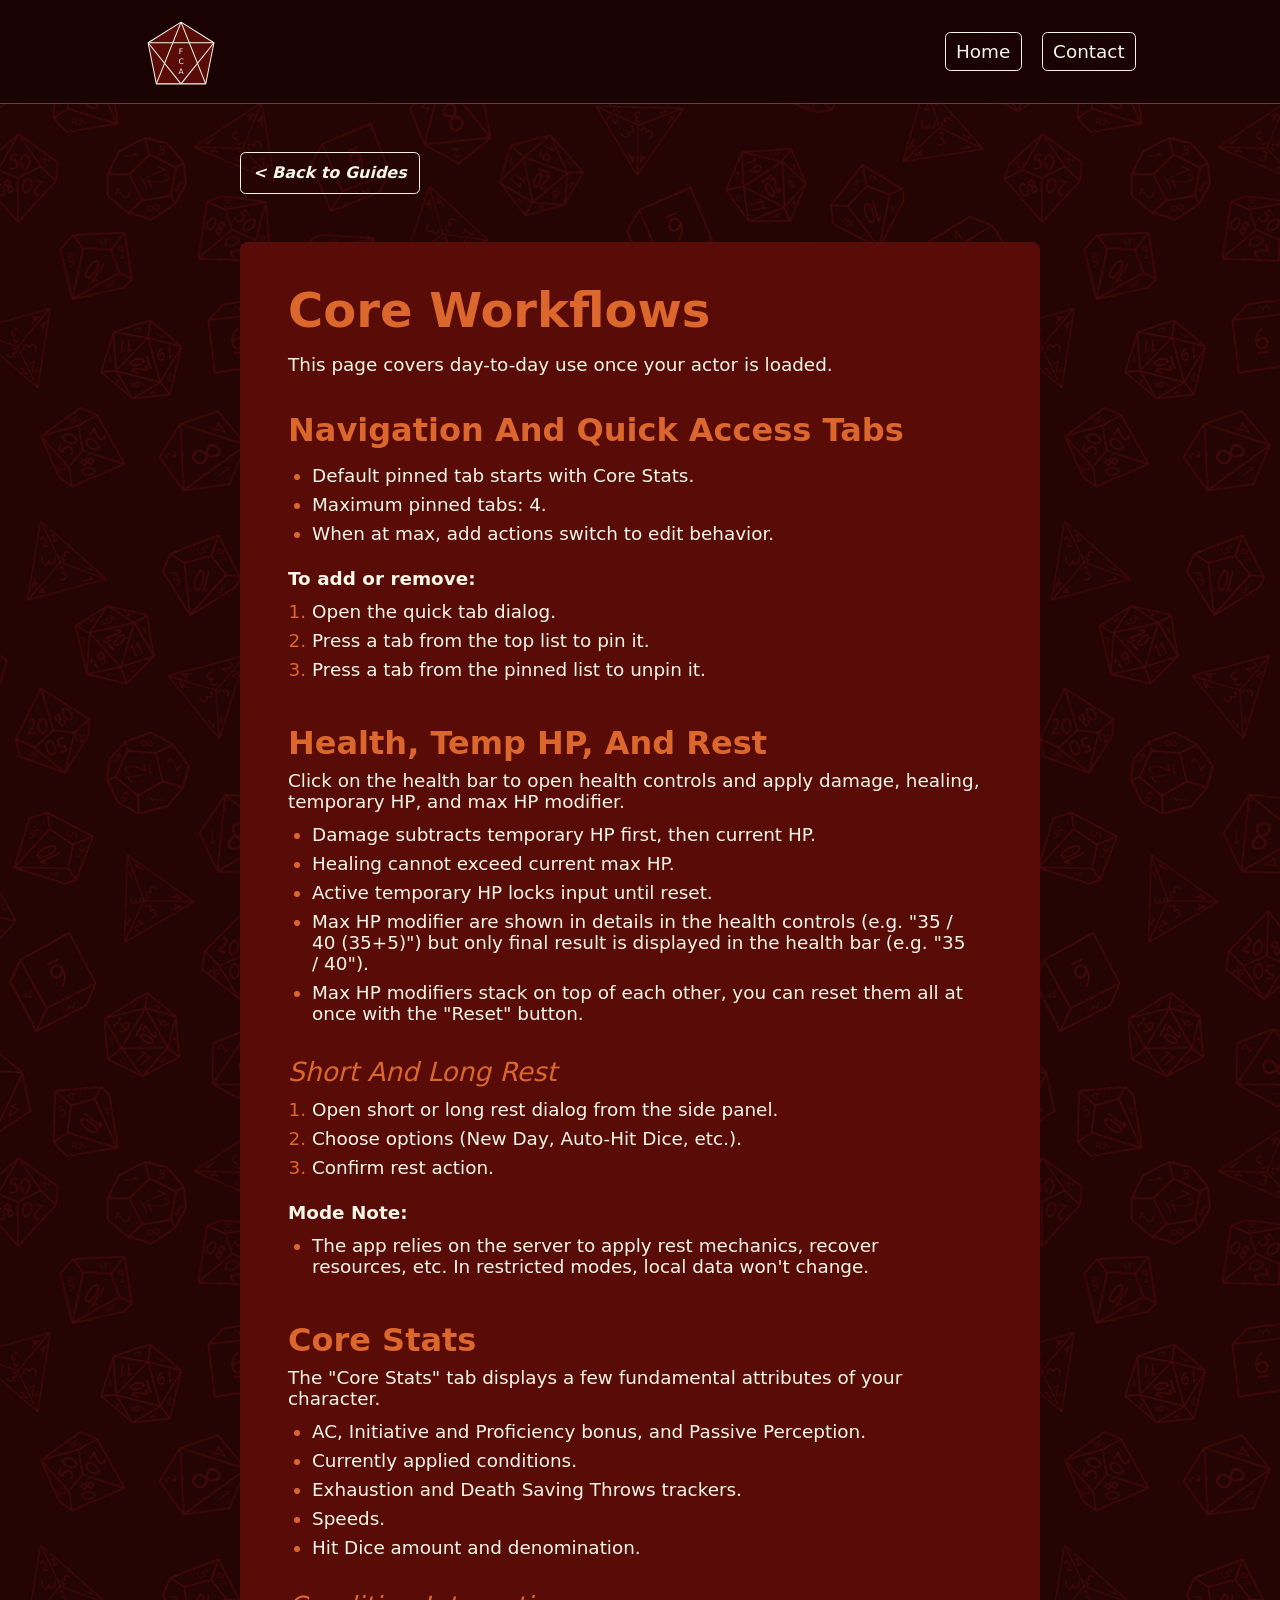
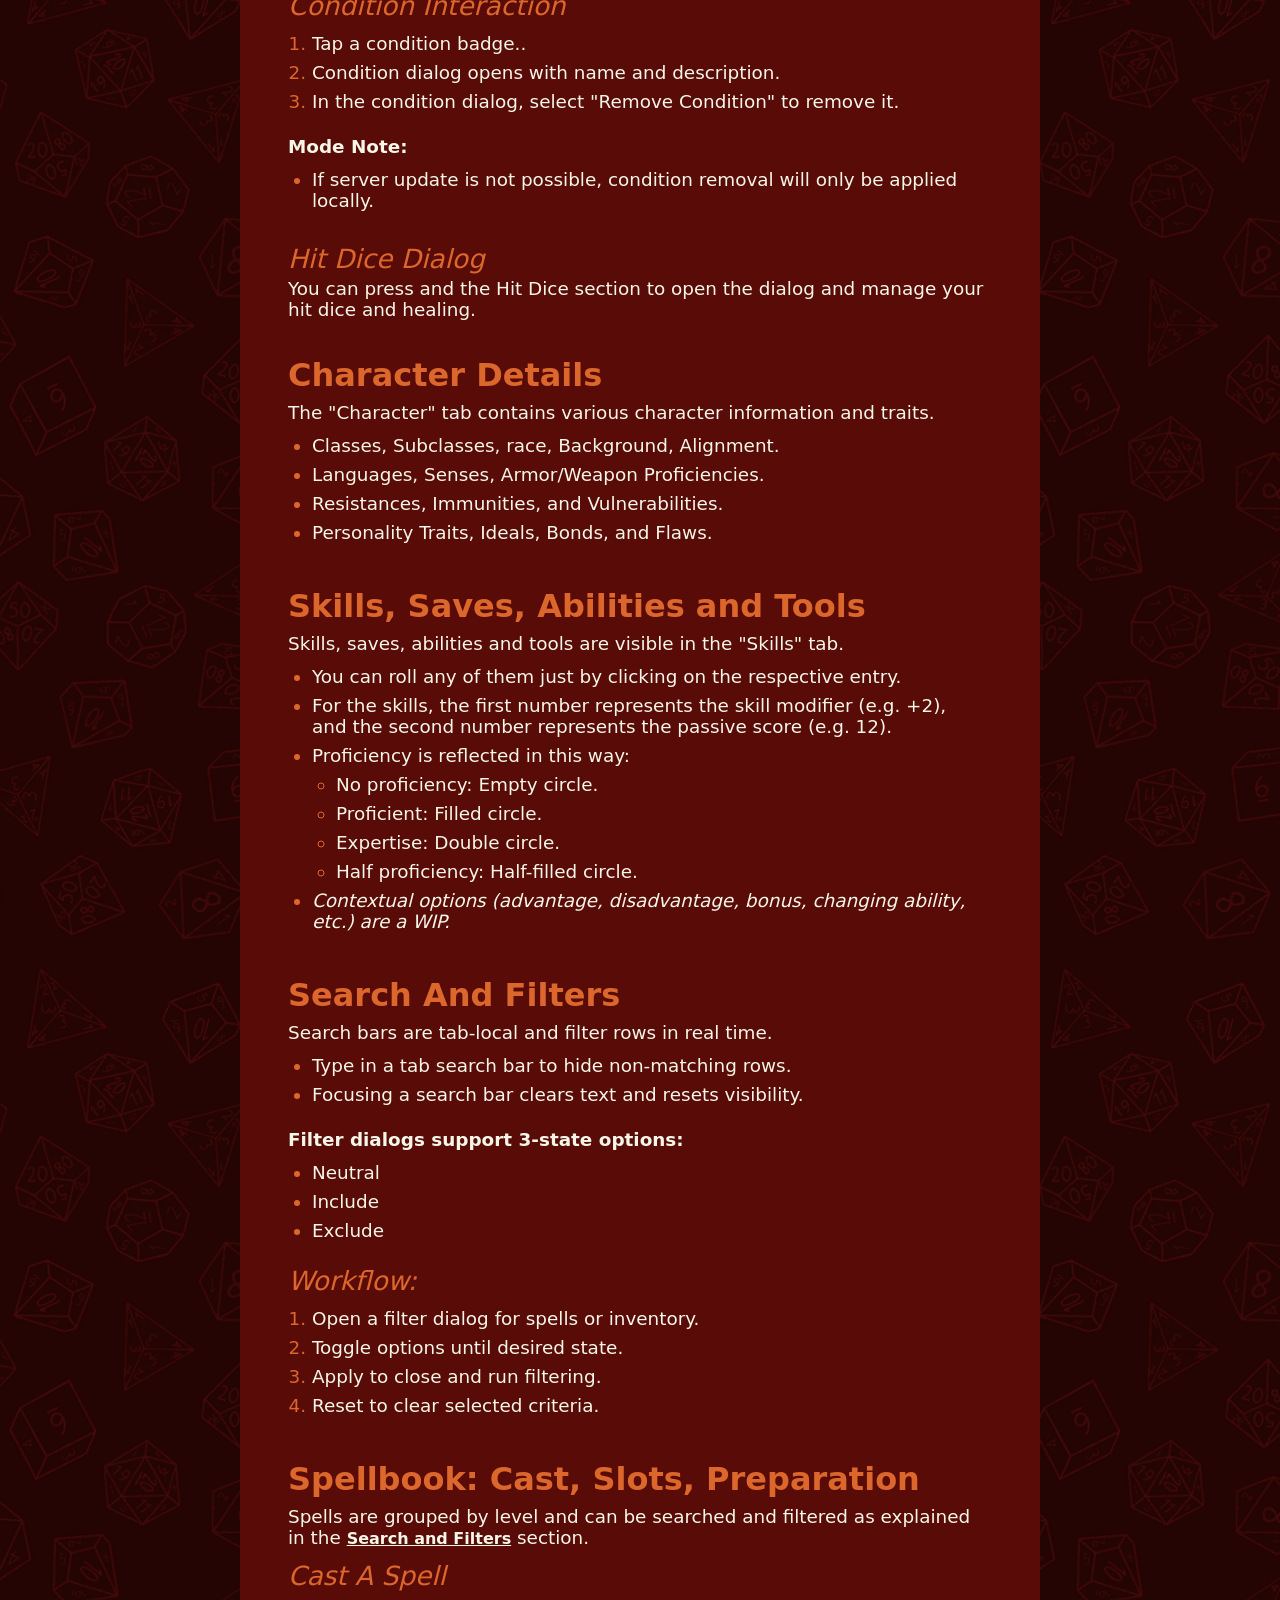
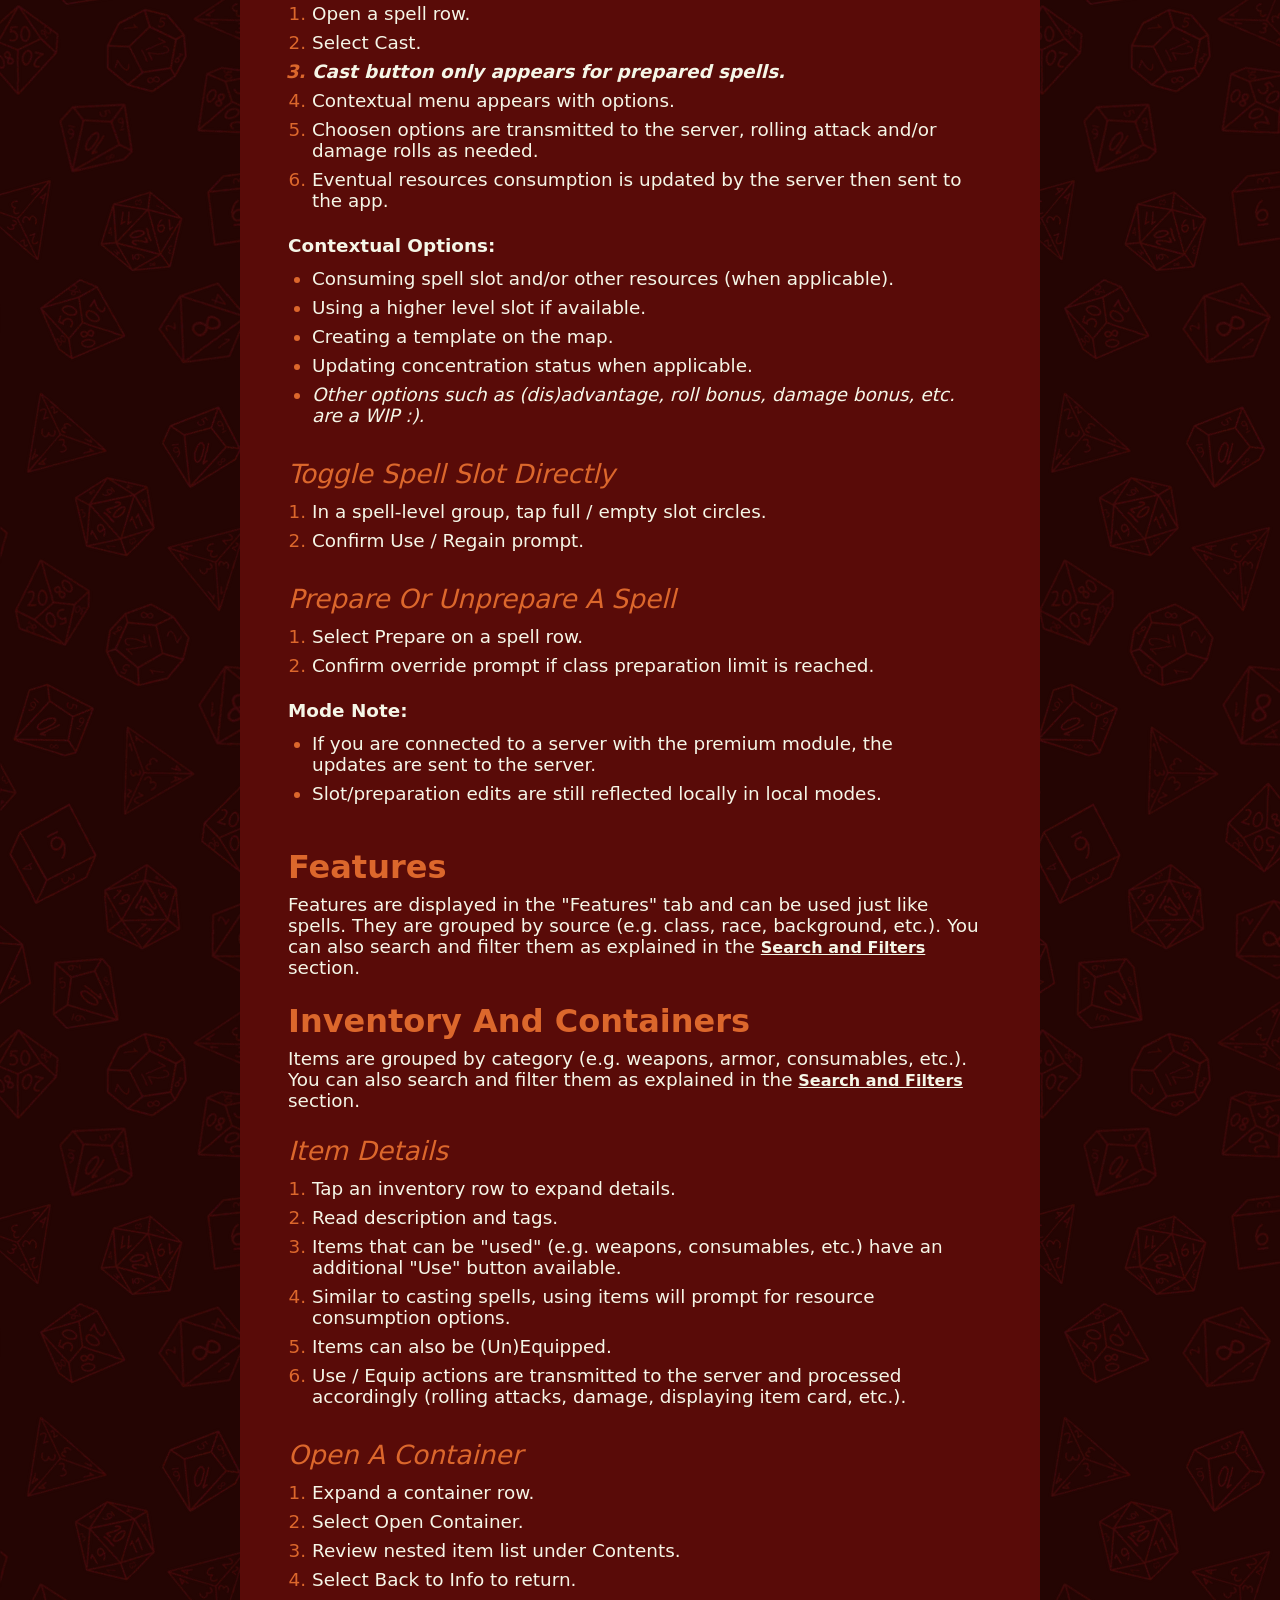
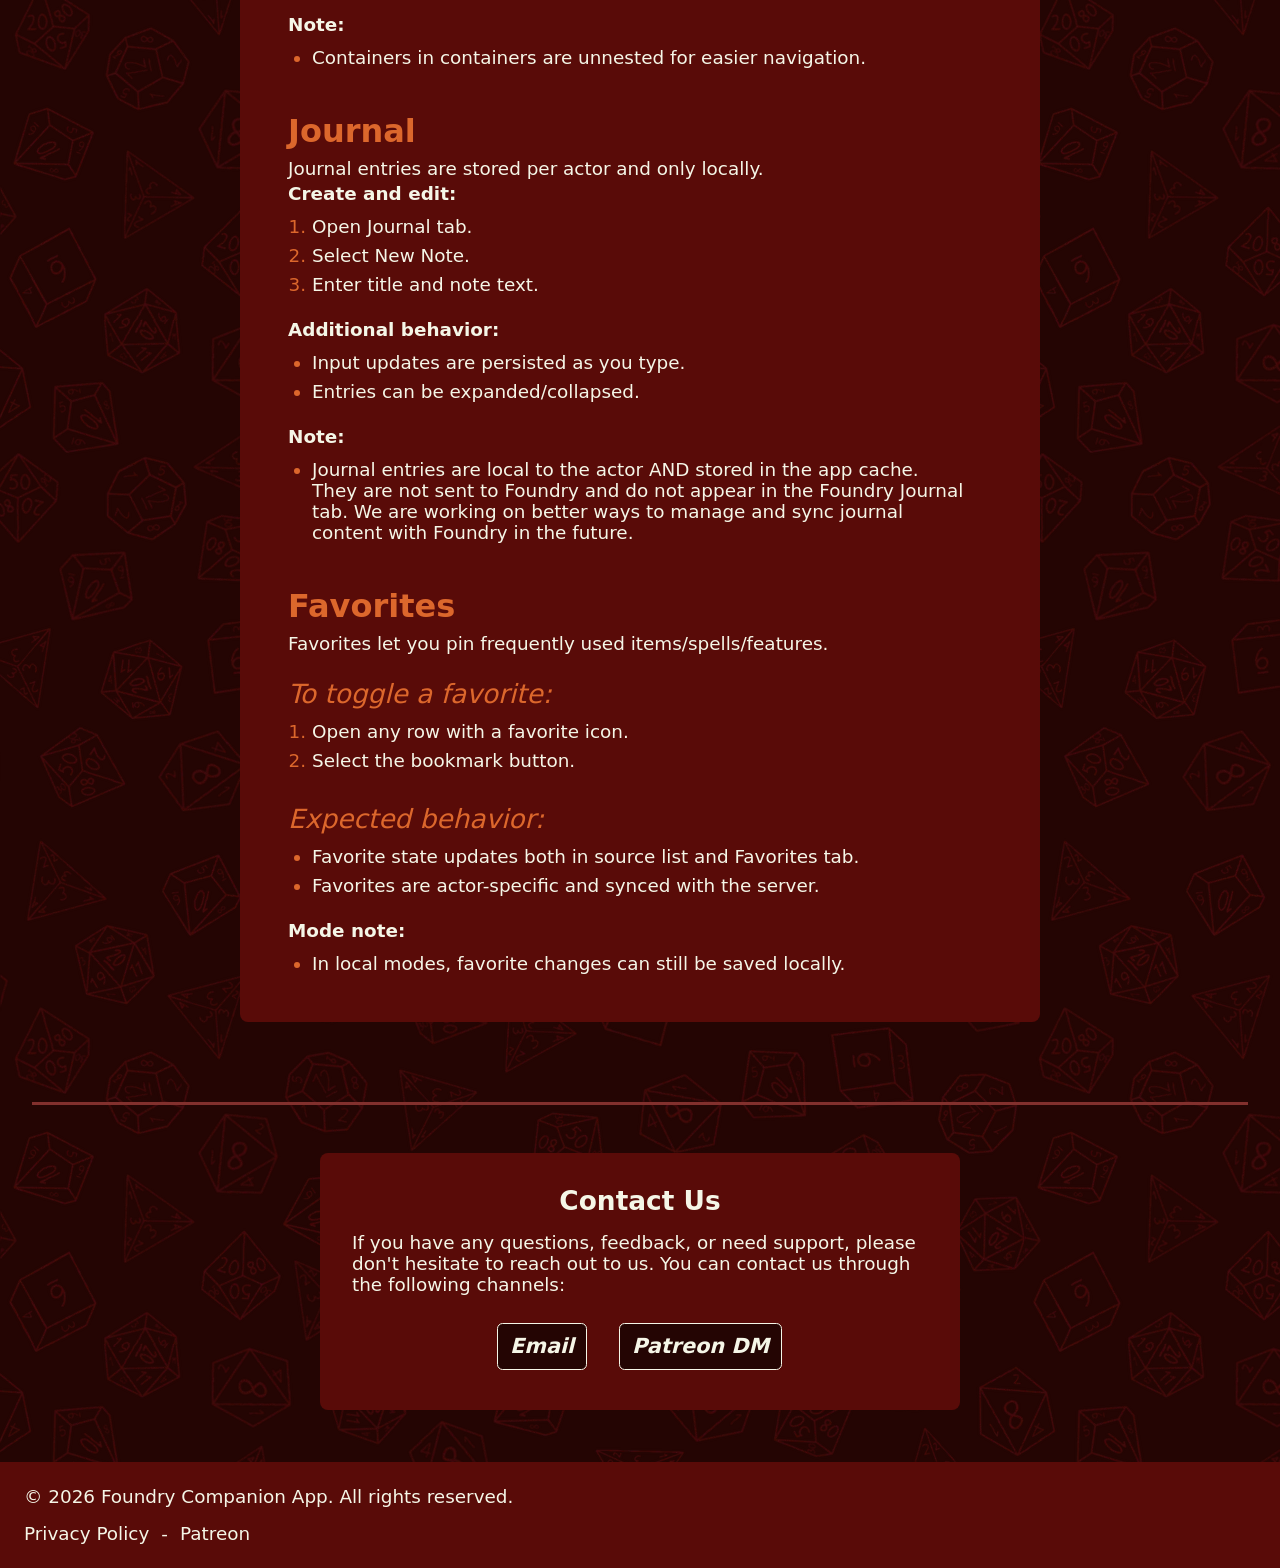
==== core-workflows.html @ d0332e43 "Reference search and filter section better in core workflows documentation" ====
<!DOCTYPE html>
<html lang="en">
<head>
    <meta charset="UTF-8">
    <meta name="viewport" content="width=device-width, initial-scale=1.0" />
    <link rel="stylesheet" href="styles-min.css?v=3" />
    <title>Guides - Foundry Companion App</title>
    <meta name="description" content="Guides for using the Foundry Companion App." />
    <link rel="icon" type="image/svg+xml" href="img/logo.svg">
    <meta name="theme-color" content="var(--bg-color)">
</head>

<body>
    <header>
        <a href="index.html" id="logo-login" class="logo">
            <svg viewBox="10 -5 175 175" xmlns="http://www.w3.org/2000/svg" aria-label="Foundry Companion App Logo" >
                <g fill="var(--accent-bg-1)" stroke="var(--body-txt)" stroke-width="2.5" stroke-linejoin="round" >
                    <!-- D20 Outline -->
                    <polygon points="100,10 180,60 160,160 40,160 20,60" />
                    <!-- Inner lines -->
                    <line x1="100" y1="10" x2="40" y2="160" />
                    <line x1="100" y1="10" x2="160" y2="160" />
                    <line x1="20" y1="60" x2="180" y2="60" />
                    <line x1="20" y1="60" x2="100" y2="160" />
                    <line x1="180" y1="60" x2="100" y2="160" />
                </g>

                <!-- Center letters -->
                <g fill="var(--body-txt)" font-weight="450" text-anchor="middle" dominant-baseline="middle">
                    <text x="100" y="82">F</text>
                    <text x="100" y="107">C</text>
                    <text x="100" y="132">A</text>
                </g>
            </svg>
        </a>
        
        <nav>
            <a href="index.html" class="nav-btn">Home</a>
            <!-- <a href="#home-info" class="nav-btn">App</a> -->
            <!-- <a href="#home-memberships" class="nav-btn">Memberships</a> -->
            <!-- <a href="#home-guides" class="nav-btn">Guides</a> -->
            <a href="#home-about-contact" class="nav-btn">Contact</a>
            <!-- <a href="https://www.patreon.com/foundrycompanionapp" target="_blank" class="nav-btn">Patreon</a> -->
        </nav>
    </header>

    <main>
        <section class="guide">
            <a href="guides.html" class="a-btn next-btn">< Back to Guides</a>
        </section>

        <section class="guide info">
            <h1>Core Workflows</h1>
            <p>This page covers day-to-day use once your actor is loaded.</p>

            <!--  -->

            <h2 class="home-section-details-section-title">Navigation And Quick Access Tabs</h2>
            <ul class="home-section-details-section-list">
                <li>Default pinned tab starts with Core Stats.</li>
                <li>Maximum pinned tabs: 4.</li>
                <li>When at max, add actions switch to edit behavior.</li>
            </ul>

            <p class="bold margin-bottom-minus">To add or remove:</p>
            <ol class="home-section-details-section-list">
                <li>Open the quick tab dialog.</li>
                <li>Press a tab from the top list to pin it.</li>
                <li>Press a tab from the pinned list to unpin it.</li>
            </ol>

            <!--  -->

            <h2 class="home-section-details-section-title">Health, Temp HP, And Rest</h2>
            <p class="margin-bottom-minus">Click on the health bar to open health controls and apply damage, healing, temporary HP, and max HP modifier.</p>
            <ul class="home-section-details-section-list">
                <li>Damage subtracts temporary HP first, then current HP.</li>
                <li>Healing cannot exceed current max HP.</li>
                <li>Active temporary HP locks input until reset.</li>
                <li>Max HP modifier are shown in details in the health controls (e.g. "35 / 40 (35+5)") but only final result is displayed in the health bar (e.g. "35 / 40").</li>
                <li>Max HP modifiers stack on top of each other, you can reset them all at once with the "Reset" button.</li>
            </ul>

            <h3 class="margin-bottom-minus margin-top-plus">Short And Long Rest</h3>
            <ol class="home-section-details-section-list">
                <li>Open short or long rest dialog from the side panel.</li>
                <li>Choose options (New Day, Auto-Hit Dice, etc.).</li>
                <li>Confirm rest action.</li>
            </ol>

            <p class="bold margin-bottom-minus">Mode Note:</p>
            <ul class="home-section-details-section-list">
                <li>The app relies on the server to apply rest mechanics, recover resources, etc. In restricted modes, local data won't change.</li>
            </ul>

            <!--  -->

            <h2 class="home-section-details-section-title">Core Stats</h2>
            <p class="margin-bottom-minus">The "Core Stats" tab displays a few fundamental attributes of your character.</p>
            <ul class="home-section-details-section-list">
                <li>AC, Initiative and Proficiency bonus, and Passive Perception.</li>
                <li>Currently applied conditions.</li>
                <li>Exhaustion and Death Saving Throws trackers.</li>
                <li>Speeds.</li>
                <li>Hit Dice amount and denomination.</li>
            </ul>
            
            <h3 class="margin-bottom-minus margin-top-plus">Condition Interaction</h3>
            <ol class="home-section-details-section-list">
                <li>Tap a condition badge..</li>
                <li>Condition dialog opens with name and description.</li>
                <li>In the condition dialog, select "Remove Condition" to remove it.</li>
            </ol>

            <p class="bold margin-bottom-minus">Mode Note:</p>
            <ul class="home-section-details-section-list">
                <li>If server update is not possible, condition removal will only be applied locally.</li>
            </ul>

            <h3 class="margin-bottom-minus margin-top-plus">Hit Dice Dialog</h3>
            <p>You can press and the Hit Dice section to open the dialog and manage your hit dice and healing.</p>

            <!--  -->

            <h2 class="home-section-details-section-title">Character Details</h2>
            <p class="margin-bottom-minus">The "Character" tab contains various character information and traits.</p>
            <ul class="home-section-details-section-list">
                <li>Classes, Subclasses, race, Background, Alignment.</li>
                <li>Languages, Senses, Armor/Weapon Proficiencies.</li>
                <li>Resistances, Immunities, and Vulnerabilities.</li>
                <li>Personality Traits, Ideals, Bonds, and Flaws.</li>
            </ul>

            <!--  -->
            
            <h2 class="home-section-details-section-title">Skills, Saves, Abilities and Tools</h2>
            <p class="margin-bottom-minus">Skills, saves, abilities and tools are visible in the "Skills" tab.</p>
            <ul class="home-section-details-section-list">
                <li>You can roll any of them just by clicking on the respective entry.</li>
                <li>For the skills, the first number represents the skill modifier (e.g. +2), and the second number represents the passive score (e.g. 12).</li>
                <li>Proficiency is reflected in this way:
                    <ul class="home-section-details-section-list">
                        <li>No proficiency: Empty circle.</li>
                        <li>Proficient: Filled circle.</li>
                        <li>Expertise: Double circle.</li>
                        <li>Half proficiency: Half-filled circle.</li>
                    </ul>
                </li>
                <li class="italic">Contextual options (advantage, disadvantage, bonus, changing ability, etc.) are a WIP.</li>
            </ul>

            <!--  -->

            <h2 class="home-section-details-section-title" id="search-filter">Search And Filters</h2>
            <p class="margin-bottom-minus">Search bars are tab-local and filter rows in real time.</p>

            <ul class="home-section-details-section-list">
                <li>Type in a tab search bar to hide non-matching rows.</li>
                <li>Focusing a search bar clears text and resets visibility.</li>
            </ul>

            <p class="bold margin-bottom-minus">Filter dialogs support 3-state options:</p>
            <ul class="home-section-details-section-list">
                <li>Neutral</li>
                <li>Include</li>
                <li>Exclude</li>
            </ul>

            <h3 class="margin-bottom-minus">Workflow:</h3>
            <ol class="home-section-details-section-list">
                <li>Open a filter dialog for spells or inventory.</li>
                <li>Toggle options until desired state.</li>
                <li>Apply to close and run filtering.</li>
                <li>Reset to clear selected criteria.</li>
            </ol>

            <!--  -->

            <h2 class="home-section-details-section-title">Spellbook: Cast, Slots, Preparation</h2>
            <p class="margin-bottom-minus">Spells are grouped by level and can be searched and filtered as explained in the <a class="bold" style="text-decoration: underline;" href="#search-filter">Search and Filters</a> section.</p>
            <h3 class="margin-bottom-minus margin-top-plus">Cast A Spell</h3>
            <ol class="home-section-details-section-list">
                <li>Open a spell row.</li>
                <li>Select Cast.</li>
                <li class="bold italic">Cast button only appears for prepared spells.</li>
                <li>Contextual menu appears with options.</li>
                <li>Choosen options are transmitted to the server, rolling attack and/or damage rolls as needed.</li>
                <li>Eventual resources consumption is updated by the server then sent to the app.</li>
            </ol>

            <p class="bold margin-bottom-minus">Contextual Options:</p>
            <ul class="home-section-details-section-list">
                <li>Consuming spell slot and/or other resources (when applicable).</li>
                <li>Using a higher level slot if available.</li>
                <li>Creating a template on the map.</li>
                <li>Updating concentration status when applicable.</li>
                <li class="italic">Other options such as (dis)advantage, roll bonus, damage bonus, etc. are a WIP :).</li>
            </ul>

            <h3 class="margin-bottom-minus margin-top-plus">Toggle Spell Slot Directly</h3>
            <ol class="home-section-details-section-list">
                <li>In a spell-level group, tap full / empty slot circles.</li>
                <li>Confirm Use / Regain prompt.</li>
            </ol>

            <h3 class="margin-bottom-minus margin-top-plus">Prepare Or Unprepare A Spell</h3>
            <ol class="home-section-details-section-list">
                <li>Select Prepare on a spell row.</li>
                <li>Confirm override prompt if class preparation limit is reached.</li>
            </ol>

            <p class="bold margin-bottom-minus">Mode Note:</p>
            <ul class="home-section-details-section-list">
                <li>If you are connected to a server with the premium module, the updates are sent to the server.</li>
                <li>Slot/preparation edits are still reflected locally in local modes.</li>
            </ul>

            <!--  -->

            <h2 class="home-section-details-section-title">Features</h2>
            <p class="margin-bottom-minus">Features are displayed in the "Features" tab and can be used just like spells. They are grouped by source (e.g. class, race, background, etc.). You can also search and filter them as explained in the <a class="bold" style="text-decoration: underline;" href="#search-filter">Search and Filters</a> section.</p>

            <!--  -->

            <h2 class="home-section-details-section-title">Inventory And Containers</h2>
            <p>Items are grouped by category (e.g. weapons, armor, consumables, etc.). You can also search and filter them as explained in the <a class="bold" style="text-decoration: underline;" href="#search-filter">Search and Filters</a> section.</p>
            <h3 class="margin-bottom-minus margin-top-plus">Item Details</h3>
            <ol class="home-section-details-section-list">
                <li>Tap an inventory row to expand details.</li>
                <li>Read description and tags.</li>
                <li>Items that can be "used" (e.g. weapons, consumables, etc.) have an additional "Use" button available.</li>
                <li>Similar to casting spells, using items will prompt for resource consumption options.</li>
                <li>Items can also be (Un)Equipped.</li>
                <li>Use / Equip actions are transmitted to the server and processed accordingly (rolling attacks, damage, displaying item card, etc.).</li>
            </ol>

            <h3 class="margin-bottom-minus margin-top-plus">Open A Container</h3>
            <ol class="home-section-details-section-list">
                <li>Expand a container row.</li>
                <li>Select Open Container.</li>
                <li>Review nested item list under Contents.</li>
                <li>Select Back to Info to return.</li>
            </ol>

            <p class="bold margin-bottom-minus">Note:</p>
            <ul class="home-section-details-section-list">
                <li>Containers in containers are unnested for easier navigation.</li>
            </ul>

            <!--  -->

            <h2 class="home-section-details-section-title">Journal</h2>
            <p class="margin-bottom-minus">Journal entries are stored per actor and only locally.</p>

            <p class="bold margin-bottom-minus">Create and edit:</p>
            <ol class="home-section-details-section-list">
                <li>Open Journal tab.</li>
                <li>Select New Note.</li>
                <li>Enter title and note text.</li>
            </ol>

            <p class="bold margin-bottom-minus">Additional behavior:</p>
            <ul class="home-section-details-section-list">
                <li>Input updates are persisted as you type.</li>
                <li>Entries can be expanded/collapsed.</li>
            </ul>

            <p class="bold margin-bottom-minus">Note:</p>
            <ul class="home-section-details-section-list">
                <li>Journal entries are local to the actor AND stored in the app cache. They are not sent to Foundry and do not appear in the Foundry Journal tab. We are working on better ways to manage and sync journal content with Foundry in the future.</li>
            </ul>

            <!--  -->

            <h2 class="home-section-details-section-title">Favorites</h2>
            <p>Favorites let you pin frequently used items/spells/features.</p>

            <h3 class="bold margin-bottom-minus margin-top-plus">To toggle a favorite:</h3>
            <ol class="home-section-details-section-list">
                <li>Open any row with a favorite icon.</li>
                <li>Select the bookmark button.</li>
            </ol>

            <h3 class="bold margin-bottom-minus margin-top-plus">Expected behavior:</h3>
            <ul class="home-section-details-section-list">
                <li>Favorite state updates both in source list and Favorites tab.</li>
                <li>Favorites are actor-specific and synced with the server.</li>
            </ul>

            <p class="bold margin-bottom-minus">Mode note:</p>
            <ul class="home-section-details-section-list">
                <li>In local modes, favorite changes can still be saved locally.</li>
            </ul>
        </section>

        <hr>

        <section id="home-about-contact">
            <div class="home-sections">
                <h3 class="home-section-intro-title contact-us-title">Contact Us</h3>
                <p>If you have any questions, feedback, or need support, please don't hesitate to reach out to us. You can contact us through the following channels:</p>
                <div class="contact-btns">
                    <a class="a-btn next-btn" href="mailto:foundrycompanionapp@gmail.com">Email</a>
                    <a class="a-btn next-btn" href="https://www.patreon.com/foundrycompanionapp" target="_blank">Patreon DM</a>
                </div>
            </div>
        </section>

    </main>

    <footer>
        <p>&copy; 2026 Foundry Companion App. All rights reserved.</p>
        <div class="footer-links">
            <a href="privacy.html">Privacy Policy</a>
            <p>-</p>
            <a href="https://www.patreon.com/foundrycompanionapp" target="_blank">Patreon</a>
        </div>
    </footer>
</body>

</html>
---- styles-min.css ----
:root{--accent-bg-1:#590b08;--accent-bg-1-opaque:#590b0896;--accent-bg-2:#ad3f07;--accent-bg-2-opaque:#ad3e0763;--accent-bg-3:#ae8704;--accent-bg-3-opaque:#ae8604d5;--accent-bg-4:#124e78;--accent-bg-4-opaque:#124e78c6;--accent-txt-1:#f4cb44;--accent-txt-2:#dc672c;--accent-txt-3:#6094b6;--accent-txt-4:#9a89dc;--body-bg:#240503;--body-bg-opaque:#180202dc;--body-txt:#f5f6e7;--border-1:#82302d;--border-2:#df7a46;--border-3:#f3c429;--border-4:#4d7a99;--btn-bg-1:#ad3f07;--btn-bg-2:#a6820b;--btn-bg-3:#124e78;--btn-bg-4:#914a47;--btn-bg-5:#6252a4;--btn-txt:#f5f6e7;--danger-border:#ff0000;--danger-txt:#ff0000;}*{color:var(--body-txt);font-family:system-ui,-apple-system,BlinkMacSystemFont,'Segoe UI',Roboto,sans-serif;margin:0;padding:0;box-sizing:border-box;}html{scroll-padding-top:10px;scroll-behavior:smooth;}body{display:flex;flex-direction:column;min-height:100dvh;background-color:var(--body-bg);background-image:url(img/bg-general-100-3.webp);background-repeat:repeat;}main{flex-grow:1;}section{display:flex;flex-direction:column;align-items:center;gap:2rem;padding:1.5rem 0;}section:not(#home-hero,#home-about-contact,#privacy-section,#guides,.guide){width:92.5%;max-width:50rem;margin:0 auto 3.25rem;background-color:var(--body-bg-opaque);border:.1rem solid var(--border-1);border-radius:.5rem;}h1{font-size:clamp(2rem,6vw,3rem);}h2{font-size:clamp(1.6rem,4vw,2rem);}h3{font-size:clamp(1.25rem,3vw,1.65rem);}h4,.h4{font-size:clamp(1rem,3vw,1.3rem);}a,p,li,table{font-size:clamp(.9rem,2vw,1.15rem);text-decoration:none;}.a-btn,button{font-weight:550;font-size:clamp(1.05rem,2vw,1.3rem);padding:.65rem .75rem;border:none;border-radius:.35rem;cursor:pointer;background:transparent;transition:background-color .2s ease,transform .1s ease;will-change:transform;text-decoration:none;}.a-btn:active,button:active{transform:scale(.96);opacity:.75;}.next-btn{border:.1rem solid var(--btn-txt);max-width:60%;text-align:center;font-style:italic;margin-top:.5rem;}.next-btn:hover{background-color:var(--accent-bg-1);}.a-btn:hover,button:hover{text-decoration:underline;}.bold{font-weight:bold;}.italic{font-style:italic;}.title1{color:var(--accent-txt-3);}.title2{color:var(--accent-txt-2);}.title3{color:var(--accent-txt-1);}.title4{color:var(--accent-txt-4);}.btn1{background-color:var(--btn-bg-3);border:.1rem solid var(--border-4);}.btn2{background-color:var(--btn-bg-1);border:.1rem solid var(--border-2);}.btn3{background-color:var(--btn-bg-2);border:.1rem solid var(--border-3);}.btn4{background-color:var(--btn-bg-5);border:.1rem solid var(--accent-txt-4);}.btn5{background-color:var(--accent-bg-1);border:.1rem solid var(--btn-txt);margin-top:1rem;}.btn5:hover{background-color:var(--body-bg-opaque);}#home-hero{display:flex;flex-direction:column;align-items:center;height:100dvh;padding:0;text-align:center;}.home-hero-content-main{flex-grow:1;display:flex;flex-direction:column;align-items:center;gap:2rem;}header{display:flex;justify-content:space-between;align-items:center;width:100%;padding:.5rem 0;background-color:var(--body-bg-opaque);border-bottom:.1rem solid var(--border-1);}.logo{position:absolute;margin:1rem;width:4.5rem;height:4.5rem;font-size:1.15rem;}nav{display:flex;justify-content:flex-end;align-items:center;flex-wrap:wrap;gap:1.25rem;width:70%;margin:1.5rem 1rem 1.5rem auto;}.nav-btn{padding:.5rem .65rem;border:.1rem solid var(--btn-txt);border-radius:.35rem;}.nav-btn:hover{background-color:var(--accent-bg-1);}.hero-title{margin:1rem 3rem 0;}.hero-subtitle{font-style:italic;margin:0 auto;padding:1.5rem 1.25rem;width:85%;background-color:var(--accent-bg-1);border-radius:.5rem;}#home-hero .next-btn{background-color:var(--accent-bg-1);border:.1rem solid var(--border-1);margin-bottom:3rem;}#home-hero .next-btn:hover{background-color:var(--body-bg);border-color:var(--btn-txt);}.hero-btns{display:flex;justify-content:center;align-items:center;flex-wrap:wrap;gap:1.5rem 3.5rem;}.home-sections{width:90%;margin:0 auto .5rem;}.home-section-intro-title{margin-bottom:1rem;}.home-section-details{display:flex;flex-direction:column;align-items:center;gap:2rem;margin:0 auto;width:95%;}.home-section-details-section{display:flex;flex-direction:column;align-items:center;gap:1rem;background-color:var(--accent-bg-1);border-radius:.4rem;padding:1.25rem;width:100%;}.home-section-details-section-title{font-weight:bold}.home-section-details-section-list{padding:0 1.5rem;}.home-section-details-section-list li{margin:.5rem 0;}.beta-section{display:flex;flex-direction:column;align-items:flex-start;gap:0;padding:1rem;border:.1rem solid var(--border-1);border-radius:.5rem;}#home-use .home-section-details,#home-guides .home-section-details{margin-top:1.75rem;}.tags{display:flex;justify-content:flex-start;align-items:center;flex-wrap:wrap;gap:.5rem;margin-bottom:.75rem;}.tag{padding:.5rem;border-radius:.35rem;font-size:clamp(.85rem,2vw,1rem);}#home-use .home-section-details .a-btn{margin:1.5rem 0 .5rem;font-size:clamp(.85rem,2vw,1rem);}#home-use .home-section-details .a-btn:hover{background-color:transparent;}#home-memberships .home-section-details-section .a-btn{font-size:clamp(.85rem,2vw,1rem);margin-top:1rem;text-align:center;width:80%;}#home-memberships .home-section-details-section .a-btn:hover{background-color:transparent;}.tiers-section{display:flex;flex-direction:column;align-items:flex-start;width:95%;gap:.15rem}.tiers-section a{margin:0 auto;}#home-guides .home-section-details-section{align-items:flex-start;gap:.75rem;}.tag1{background-color:var(--accent-bg-4);}.tag2{background-color:var(--accent-bg-2);}#home-about-contact{width:85%;max-width:40rem;margin:2rem auto 3.25rem;border:none;background-color:var(--accent-bg-1);border-radius:.5rem;}.contact-us-title{text-align:center;}.contact-btns{display:flex;justify-content:center;align-items:center;flex-wrap:wrap;gap:1.5rem 2rem;margin-top:1.25rem;}.contact-btns a{background-color:var(--body-bg);}footer{display:flex;flex-direction:column;align-items:flex-start;gap:1rem;padding:1rem;background-color:var(--accent-bg-1);}.footer-links{display:flex;justify-content:flex-start;align-items:center;gap:.75rem;}.footer-links a:hover{text-decoration:underline;color:var(--body-bg-opaque);}#privacy-section,#guides,.guide{align-items:flex-start;gap:1rem;width:90%;max-width:50rem;margin:0 auto 2rem;border:none;}#privacy-section{width:85%;}#privacy-section h1,#guides h1{margin-top:2rem;}#privacy-section h2:first-of-type{margin-top:1.5rem;}.margin{margin-bottom:1rem;}hr{border-top:.2rem solid var(--border-1);border-bottom:none;border-right:none;border-left:none;width:95%;min-width:min-content;margin:1.5rem auto}#guides-section{display:flex;justify-content:center;align-items:center;flex-wrap:wrap;gap:.75rem;margin:0 auto;}#guides .home-section-details-section{align-items:flex-start;margin-bottom:1rem}.tag3{background-color:var(--accent-bg-3);}#guides .next-btn{margin:0 auto;max-width:65%;}#guides .next-btn:hover{background-color:var(--body-bg);}.guide{background-color:var(--accent-bg-1);padding:1rem;margin-top:2rem;border-radius:.5rem;}.guide:first-of-type{background-color:transparent;padding:0;padding-top:1rem;margin:0 auto;}.guide a{font-size:clamp(.85rem,2vw,1rem);}.guide h3{font-style:italic;font-weight:lighter;}.info h1,.info h2,.info h3,.info span,.info th,.info li::marker{color:var(--accent-txt-2);}.info p.tag{background-color:var(--accent-bg-2);}.bug h1,.bug h2,.bug h3,.bug span,.bug th,.bug li::marker{color:var(--accent-txt-3);}.bug p.tag{background-color:var(--accent-bg-4);}.update h1,.update h2,.update h3,.update span,.update th,.update li::marker{color:var(--accent-txt-1);}.update p.tag{background-color:var(--accent-bg-3);}.guide .home-section-details-section-title{margin:.75rem 0 -.5rem;}.margin-bottom-minus{margin-bottom:-.75rem;}.margin-top-plus{margin-top:.5rem;}.margin-top-minus{margin-top:.5rem;}.table-scroll-container{width:100%;overflow-x:auto;-webkit-overflow-scrolling:touch;margin:1rem 0 .5rem;border:.1rem solid var(--border-1);border-bottom:none;border-radius:.5rem;}table{width:100%;min-width:625px;border-collapse:collapse;text-align:left;}th,td{padding:.75rem 1rem;border-bottom:.1rem solid var(--border-1);}th{background-color:var(--accent-bg-2);position:sticky;top:0}tbody tr:nth-child(even){background-color:rgba(255,255,255,.05)}@media (min-width:450px){#privacy-section,#guides,.guide{width:85%}#guides .home-section-details-section{width:90%;margin-left:auto;margin-right:auto}#home-about-contact{width:80%}}@media (min-width:550px){.hero-title{margin-top:3.5rem}.hero-subtitle{width:50%}section{padding:2rem 1rem}.home-section-details{width:80%}.guide{padding:2rem;margin:2rem auto 5rem}.guide .a-btn{margin:1rem 0}}@media (min-width:550px){#guides .home-section-details-section{width:80%}}@media (min-width:750px){section{padding:2rem 0}section:not(#home-hero,#home-about-contact,#privacy-section,#guides,.guide){margin-bottom:4.5rem}#home-info .home-section-details,#home-use .home-section-details,#home-memberships .home-section-details,#home-guides .home-section-details{gap:3rem}#guides .home-section-details-section{padding:1.5rem;margin-bottom:2rem;width:305px}.guide .home-section-details-section-title{margin-top:1.25rem}#home-about-contact{margin-top:3rem}footer{padding:1.5rem}}@media (min-width:800px){#guides .home-section-details-section{width:325px}}@media (min-width:850px){#guides .home-section-details-section{width:355px}}@media (min-width:1000px){header{padding:.5rem 3rem}.home-section-details,#home-use .home-section-details,#home-guides .home-section-details{margin-top:2rem}.guide{padding:2.5rem 3rem}.guide .a-btn{margin-top:2rem}#guides .home-section-details-section{margin-bottom:2.5rem}}@media (min-width:1250px){header{padding:.5rem 8rem}}
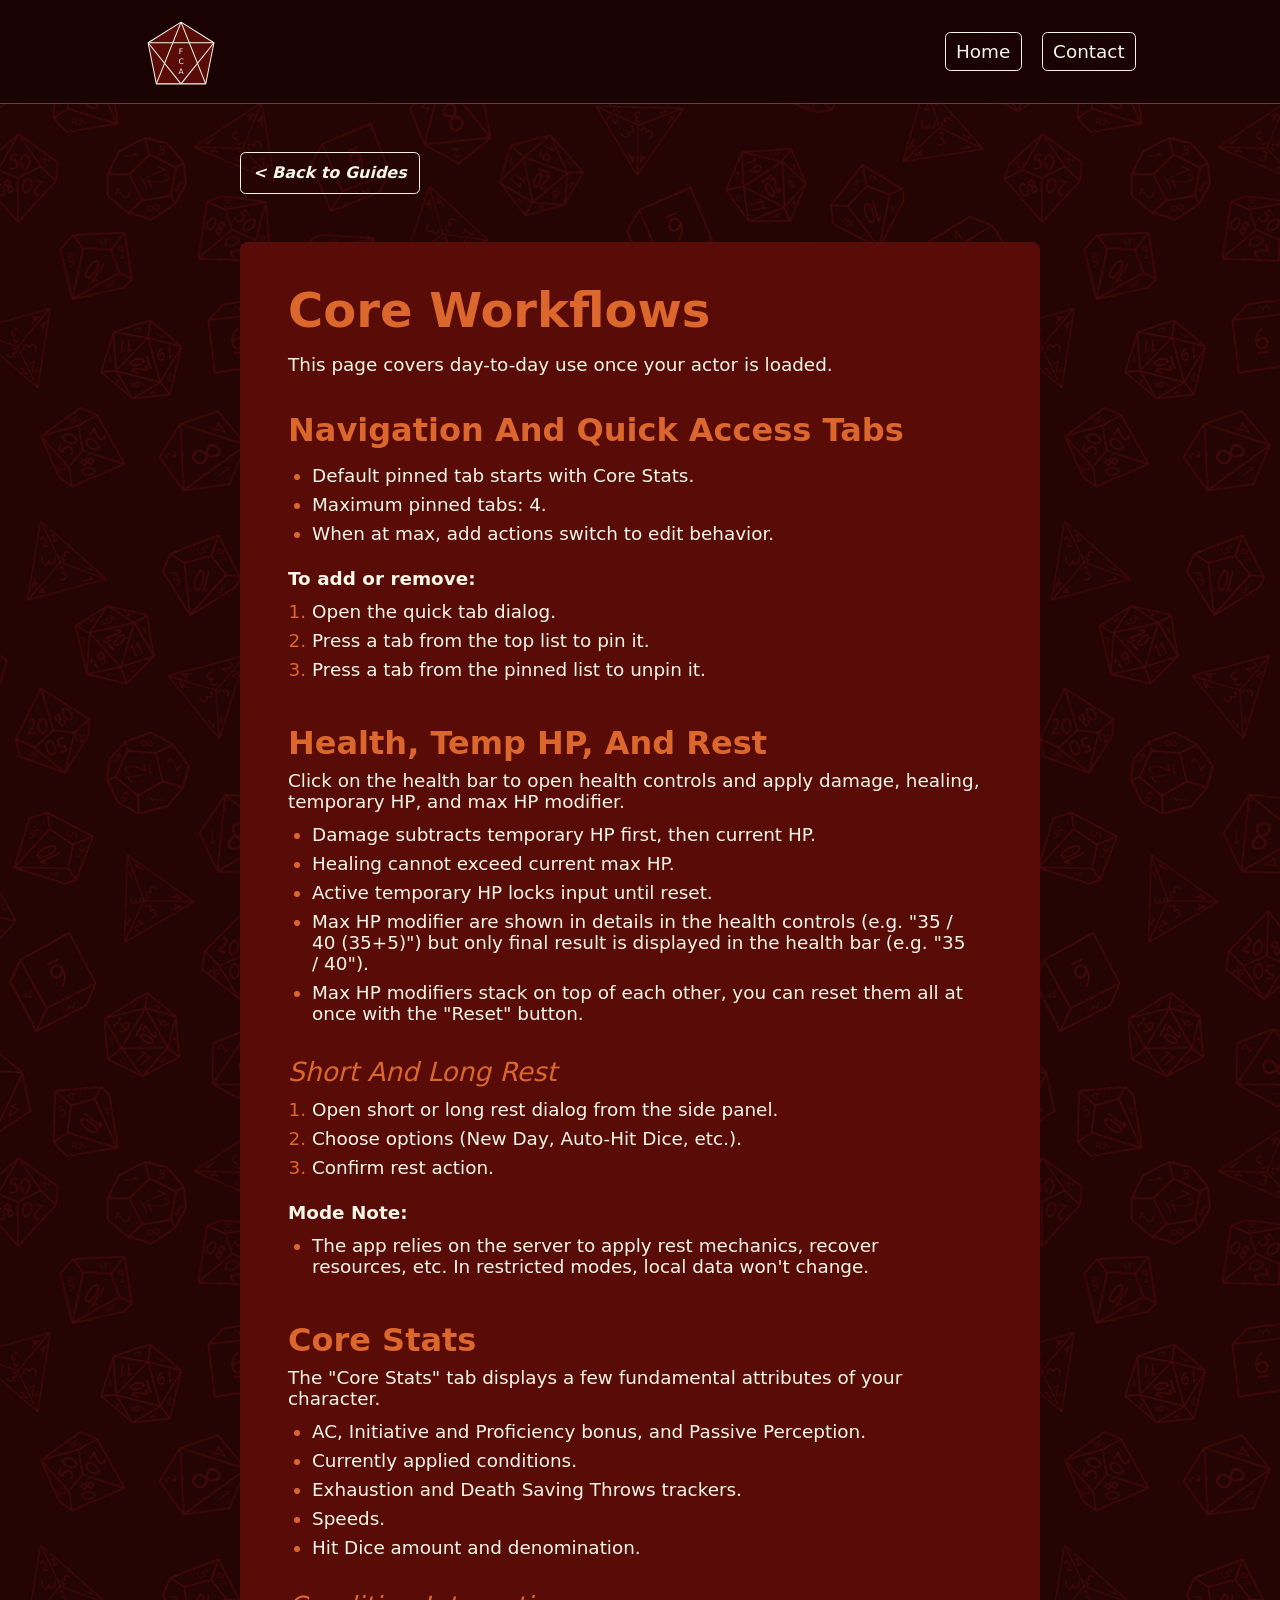
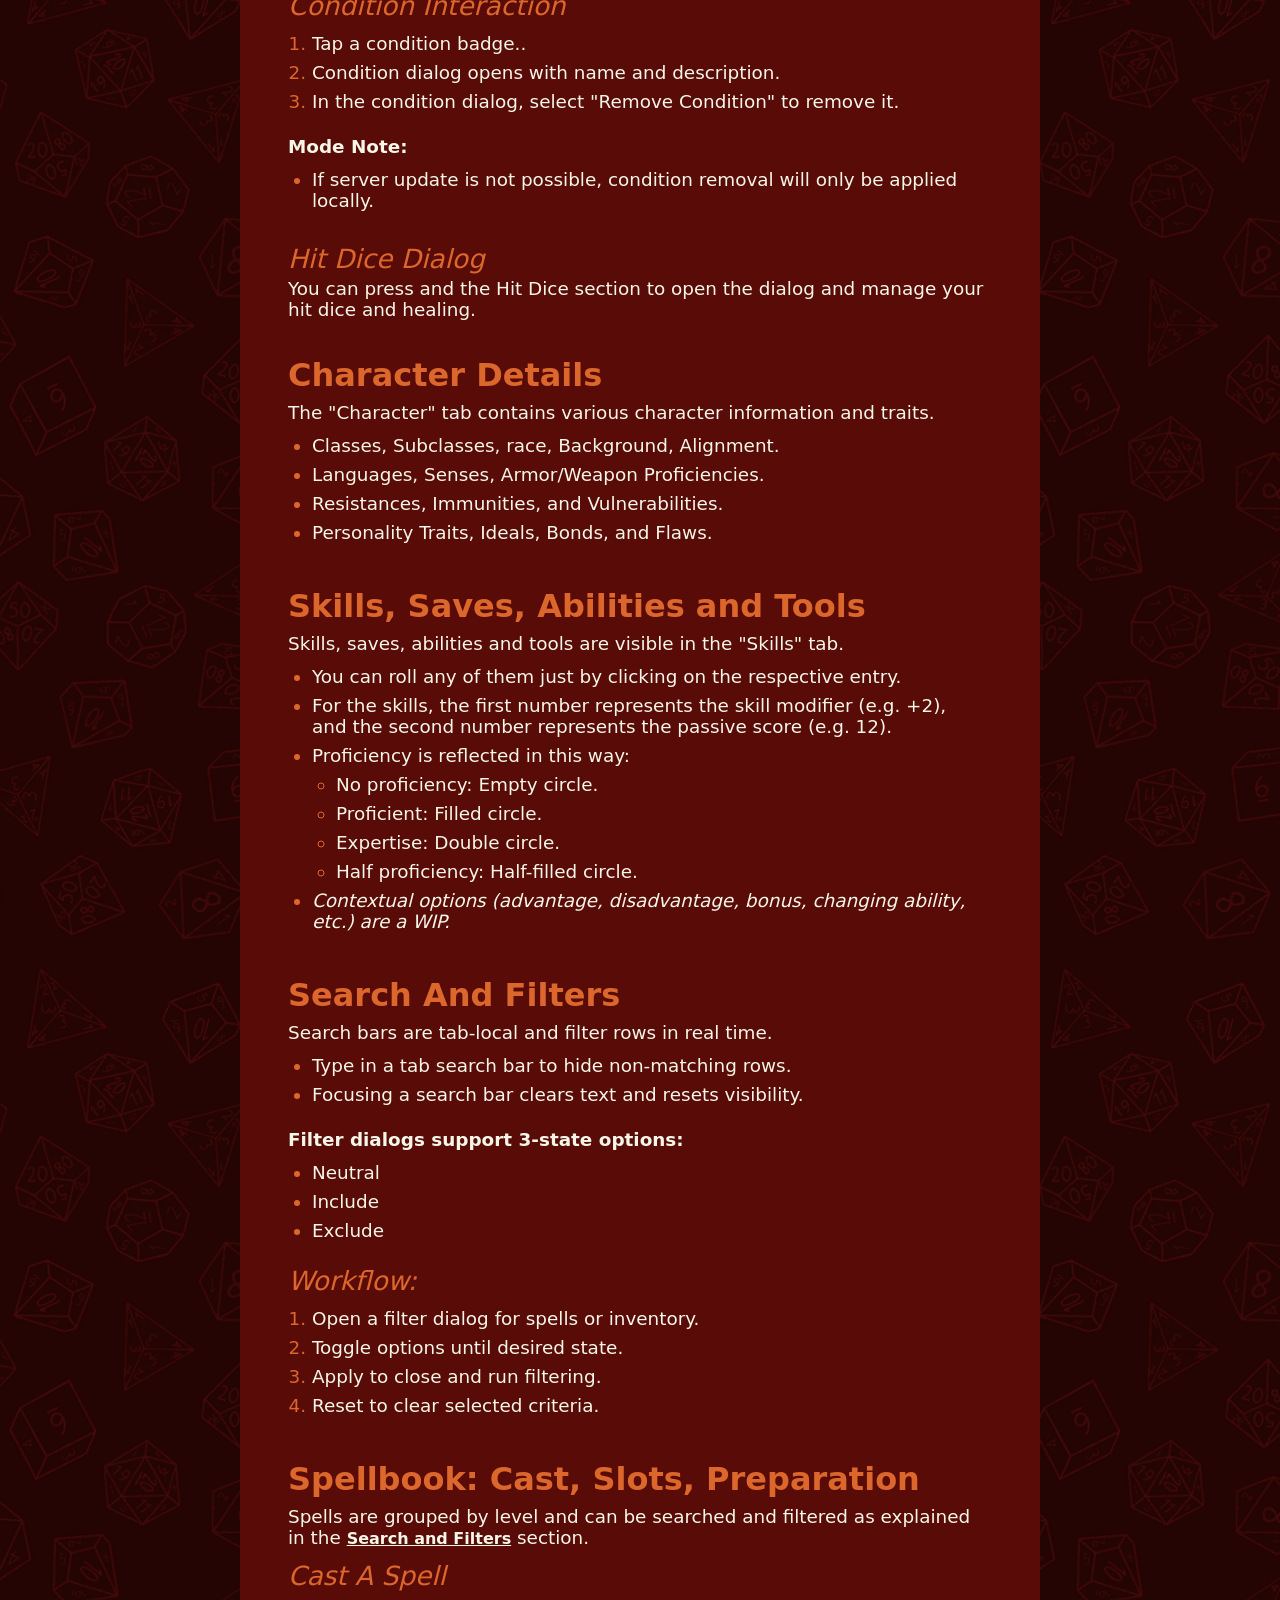
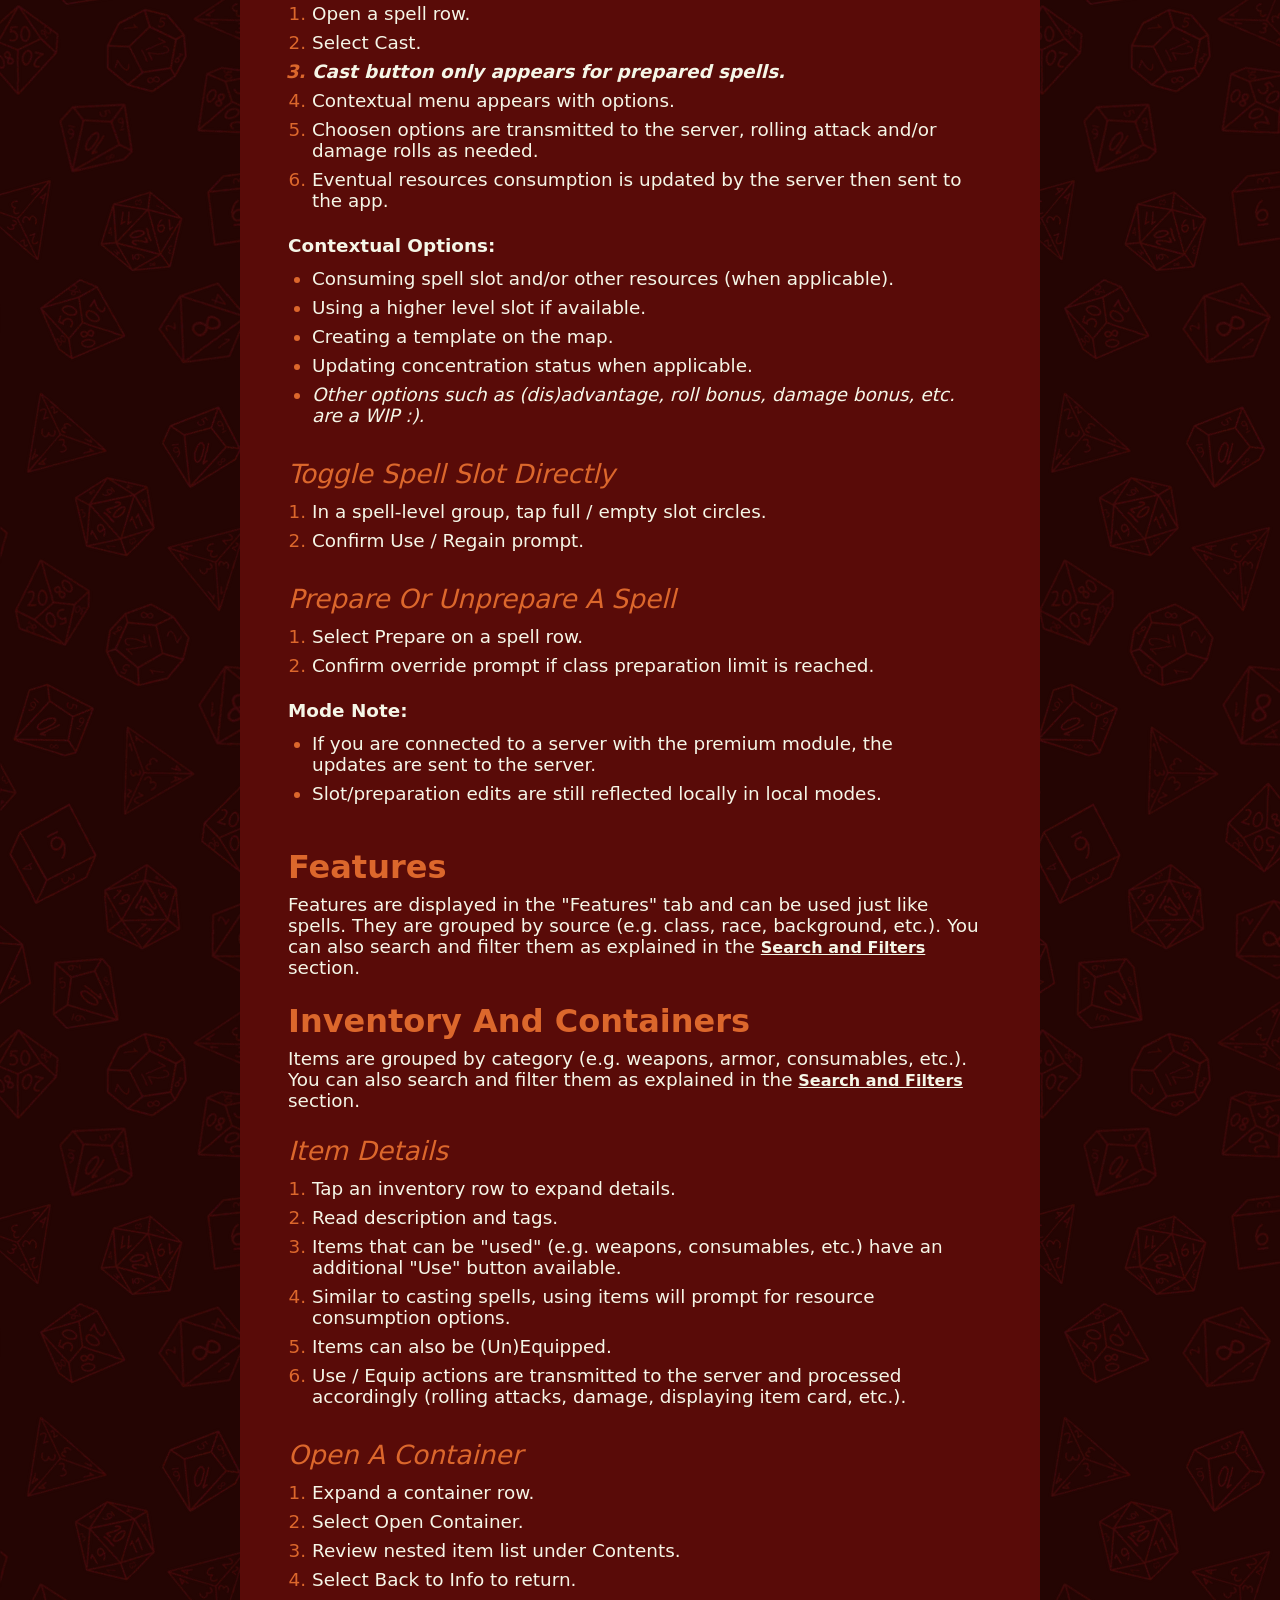
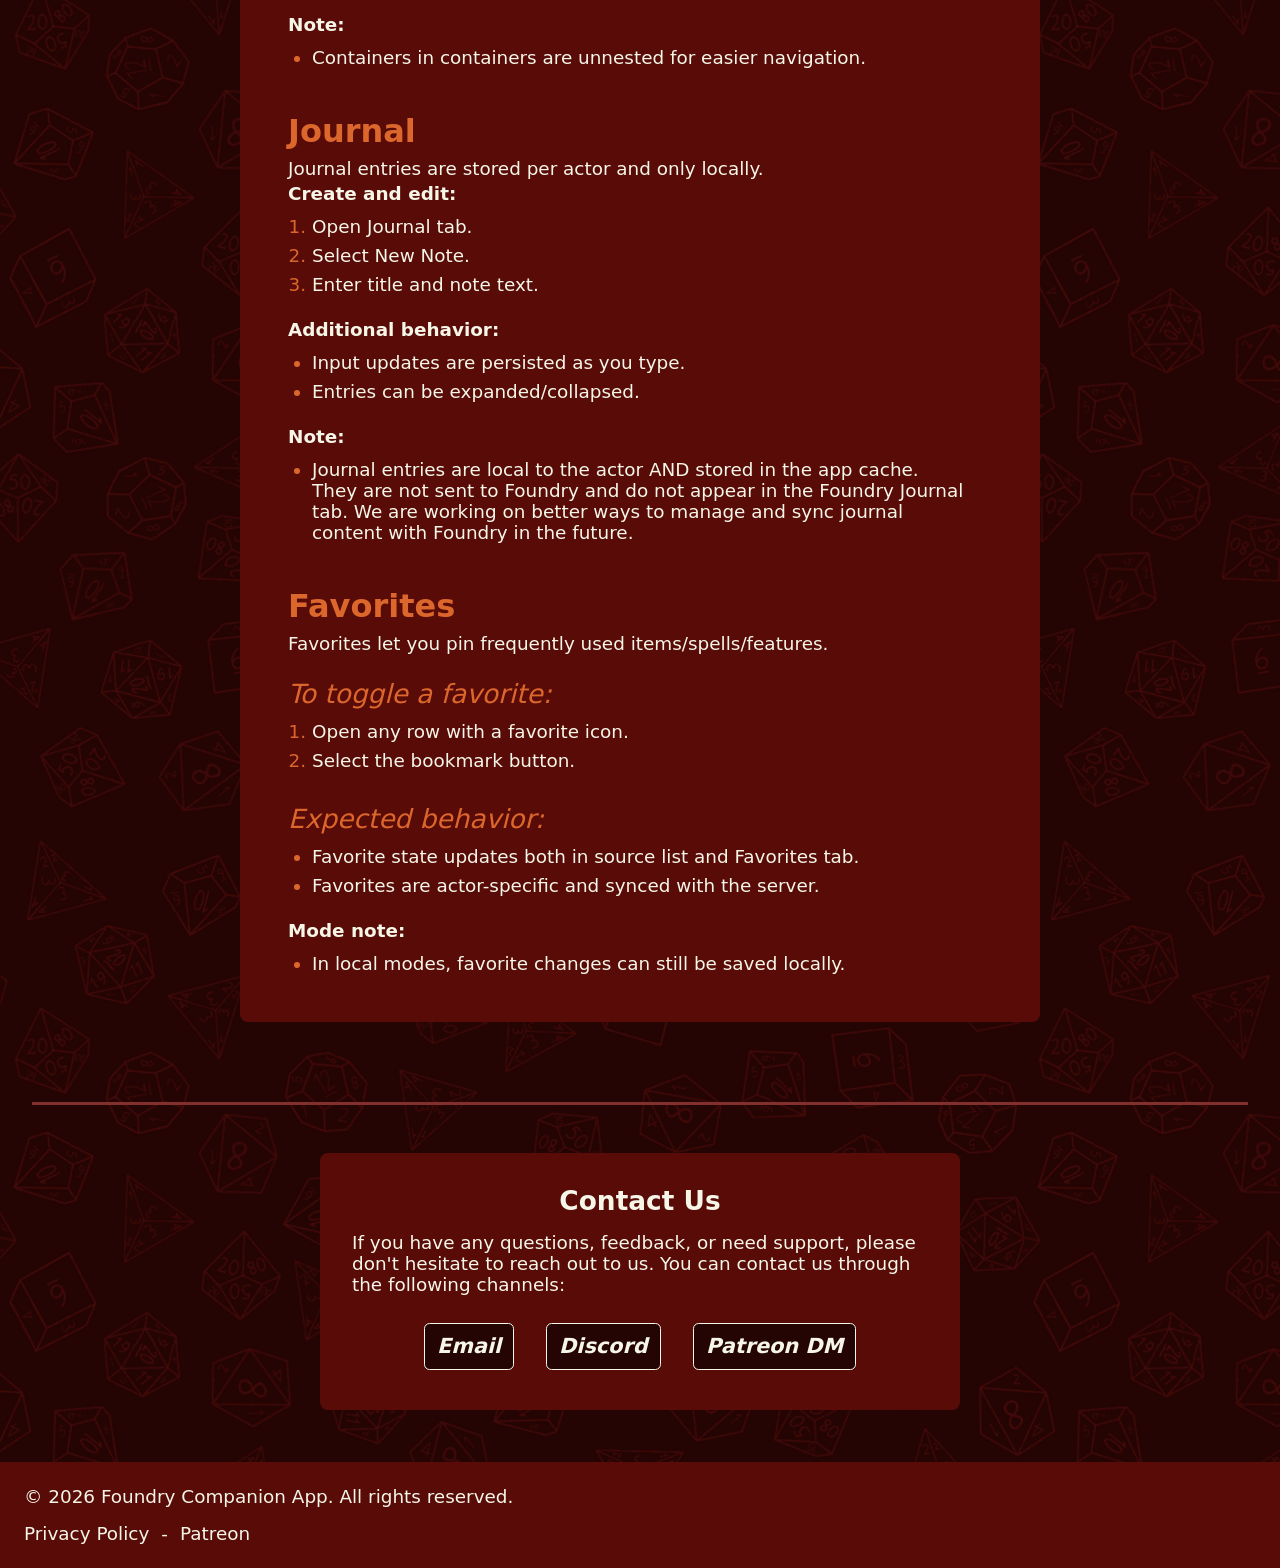
==== commit 711b5aa9: "Add Discord contact link to multiple pages" ====
--- a/core-workflows.html
+++ b/core-workflows.html
@@ -301,6 +301,7 @@
                 <p>If you have any questions, feedback, or need support, please don't hesitate to reach out to us. You can contact us through the following channels:</p>
                 <div class="contact-btns">
                     <a class="a-btn next-btn" href="mailto:foundrycompanionapp@gmail.com">Email</a>
+                    <a class="a-btn next-btn" href="https://discord.gg/ZnS2VMjq" target="_blank">Discord</a>
                     <a class="a-btn next-btn" href="https://www.patreon.com/foundrycompanionapp" target="_blank">Patreon DM</a>
                 </div>
             </div>
--- a/styles-min.css
+++ b/styles-min.css
@@ -1 +1 @@
-:root{--accent-bg-1:#590b08;--accent-bg-1-opaque:#590b0896;--accent-bg-2:#ad3f07;--accent-bg-2-opaque:#ad3e0763;--accent-bg-3:#ae8704;--accent-bg-3-opaque:#ae8604d5;--accent-bg-4:#124e78;--accent-bg-4-opaque:#124e78c6;--accent-txt-1:#f4cb44;--accent-txt-2:#dc672c;--accent-txt-3:#6094b6;--accent-txt-4:#9a89dc;--body-bg:#240503;--body-bg-opaque:#180202dc;--body-txt:#f5f6e7;--border-1:#82302d;--border-2:#df7a46;--border-3:#f3c429;--border-4:#4d7a99;--btn-bg-1:#ad3f07;--btn-bg-2:#a6820b;--btn-bg-3:#124e78;--btn-bg-4:#914a47;--btn-bg-5:#6252a4;--btn-txt:#f5f6e7;--danger-border:#ff0000;--danger-txt:#ff0000;}*{color:var(--body-txt);font-family:system-ui,-apple-system,BlinkMacSystemFont,'Segoe UI',Roboto,sans-serif;margin:0;padding:0;box-sizing:border-box;}html{scroll-padding-top:10px;scroll-behavior:smooth;}body{display:flex;flex-direction:column;min-height:100dvh;background-color:var(--body-bg);background-image:url(img/bg-general-100-3.webp);background-repeat:repeat;}main{flex-grow:1;}section{display:flex;flex-direction:column;align-items:center;gap:2rem;padding:1.5rem 0;}section:not(#home-hero,#home-about-contact,#privacy-section,#guides,.guide){width:92.5%;max-width:50rem;margin:0 auto 3.25rem;background-color:var(--body-bg-opaque);border:.1rem solid var(--border-1);border-radius:.5rem;}h1{font-size:clamp(2rem,6vw,3rem);}h2{font-size:clamp(1.6rem,4vw,2rem);}h3{font-size:clamp(1.25rem,3vw,1.65rem);}h4,.h4{font-size:clamp(1rem,3vw,1.3rem);}a,p,li,table{font-size:clamp(.9rem,2vw,1.15rem);text-decoration:none;}.a-btn,button{font-weight:550;font-size:clamp(1.05rem,2vw,1.3rem);padding:.65rem .75rem;border:none;border-radius:.35rem;cursor:pointer;background:transparent;transition:background-color .2s ease,transform .1s ease;will-change:transform;text-decoration:none;}.a-btn:active,button:active{transform:scale(.96);opacity:.75;}.next-btn{border:.1rem solid var(--btn-txt);max-width:60%;text-align:center;font-style:italic;margin-top:.5rem;}.next-btn:hover{background-color:var(--accent-bg-1);}.a-btn:hover,button:hover{text-decoration:underline;}.bold{font-weight:bold;}.italic{font-style:italic;}.title1{color:var(--accent-txt-3);}.title2{color:var(--accent-txt-2);}.title3{color:var(--accent-txt-1);}.title4{color:var(--accent-txt-4);}.btn1{background-color:var(--btn-bg-3);border:.1rem solid var(--border-4);}.btn2{background-color:var(--btn-bg-1);border:.1rem solid var(--border-2);}.btn3{background-color:var(--btn-bg-2);border:.1rem solid var(--border-3);}.btn4{background-color:var(--btn-bg-5);border:.1rem solid var(--accent-txt-4);}.btn5{background-color:var(--accent-bg-1);border:.1rem solid var(--btn-txt);margin-top:1rem;}.btn5:hover{background-color:var(--body-bg-opaque);}#home-hero{display:flex;flex-direction:column;align-items:center;height:100dvh;padding:0;text-align:center;}.home-hero-content-main{flex-grow:1;display:flex;flex-direction:column;align-items:center;gap:2rem;}header{display:flex;justify-content:space-between;align-items:center;width:100%;padding:.5rem 0;background-color:var(--body-bg-opaque);border-bottom:.1rem solid var(--border-1);}.logo{position:absolute;margin:1rem;width:4.5rem;height:4.5rem;font-size:1.15rem;}nav{display:flex;justify-content:flex-end;align-items:center;flex-wrap:wrap;gap:1.25rem;width:70%;margin:1.5rem 1rem 1.5rem auto;}.nav-btn{padding:.5rem .65rem;border:.1rem solid var(--btn-txt);border-radius:.35rem;}.nav-btn:hover{background-color:var(--accent-bg-1);}.hero-title{margin:1rem 3rem 0;}.hero-subtitle{font-style:italic;margin:0 auto;padding:1.5rem 1.25rem;width:85%;background-color:var(--accent-bg-1);border-radius:.5rem;}#home-hero .next-btn{background-color:var(--accent-bg-1);border:.1rem solid var(--border-1);margin-bottom:3rem;}#home-hero .next-btn:hover{background-color:var(--body-bg);border-color:var(--btn-txt);}.hero-btns{display:flex;justify-content:center;align-items:center;flex-wrap:wrap;gap:1.5rem 3.5rem;}.home-sections{width:90%;margin:0 auto .5rem;}.home-section-intro-title{margin-bottom:1rem;}.home-section-details{display:flex;flex-direction:column;align-items:center;gap:2rem;margin:0 auto;width:95%;}.home-section-details-section{display:flex;flex-direction:column;align-items:center;gap:1rem;background-color:var(--accent-bg-1);border-radius:.4rem;padding:1.25rem;width:100%;}.home-section-details-section-title{font-weight:bold}.home-section-details-section-list{padding:0 1.5rem;}.home-section-details-section-list li{margin:.5rem 0;}.beta-section{display:flex;flex-direction:column;align-items:flex-start;gap:0;padding:1rem;border:.1rem solid var(--border-1);border-radius:.5rem;}#home-use .home-section-details,#home-guides .home-section-details{margin-top:1.75rem;}.tags{display:flex;justify-content:flex-start;align-items:center;flex-wrap:wrap;gap:.5rem;margin-bottom:.75rem;}.tag{padding:.5rem;border-radius:.35rem;font-size:clamp(.85rem,2vw,1rem);}#home-use .home-section-details .a-btn{margin:1.5rem 0 .5rem;font-size:clamp(.85rem,2vw,1rem);}#home-use .home-section-details .a-btn:hover{background-color:transparent;}#home-memberships .home-section-details-section .a-btn{font-size:clamp(.85rem,2vw,1rem);margin-top:1rem;text-align:center;width:80%;}#home-memberships .home-section-details-section .a-btn:hover{background-color:transparent;}.tiers-section{display:flex;flex-direction:column;align-items:flex-start;width:95%;gap:.15rem}.tiers-section a{margin:0 auto;}#home-guides .home-section-details-section{align-items:flex-start;gap:.75rem;}.tag1{background-color:var(--accent-bg-4);}.tag2{background-color:var(--accent-bg-2);}#home-about-contact{width:85%;max-width:40rem;margin:2rem auto 3.25rem;border:none;background-color:var(--accent-bg-1);border-radius:.5rem;}.contact-us-title{text-align:center;}.contact-btns{display:flex;justify-content:center;align-items:center;flex-wrap:wrap;gap:1.5rem 2rem;margin-top:1.25rem;}.contact-btns a{background-color:var(--body-bg);}footer{display:flex;flex-direction:column;align-items:flex-start;gap:1rem;padding:1rem;background-color:var(--accent-bg-1);}.footer-links{display:flex;justify-content:flex-start;align-items:center;gap:.75rem;}.footer-links a:hover{text-decoration:underline;color:var(--body-bg-opaque);}#privacy-section,#guides,.guide{align-items:flex-start;gap:1rem;width:90%;max-width:50rem;margin:0 auto 2rem;border:none;}#privacy-section{width:85%;}#privacy-section h1,#guides h1{margin-top:2rem;}#privacy-section h2:first-of-type{margin-top:1.5rem;}.margin{margin-bottom:1rem;}hr{border-top:.2rem solid var(--border-1);border-bottom:none;border-right:none;border-left:none;width:95%;min-width:min-content;margin:1.5rem auto}#guides-section{display:flex;justify-content:center;align-items:center;flex-wrap:wrap;gap:.75rem;margin:0 auto;}#guides .home-section-details-section{align-items:flex-start;margin-bottom:1rem}.tag3{background-color:var(--accent-bg-3);}#guides .next-btn{margin:0 auto;max-width:65%;}#guides .next-btn:hover{background-color:var(--body-bg);}.guide{background-color:var(--accent-bg-1);padding:1rem;margin-top:2rem;border-radius:.5rem;}.guide:first-of-type{background-color:transparent;padding:0;padding-top:1rem;margin:0 auto;}.guide a{font-size:clamp(.85rem,2vw,1rem);}.guide h3{font-style:italic;font-weight:lighter;}.info h1,.info h2,.info h3,.info span,.info th,.info li::marker{color:var(--accent-txt-2);}.info p.tag{background-color:var(--accent-bg-2);}.bug h1,.bug h2,.bug h3,.bug span,.bug th,.bug li::marker{color:var(--accent-txt-3);}.bug p.tag{background-color:var(--accent-bg-4);}.update h1,.update h2,.update h3,.update span,.update th,.update li::marker{color:var(--accent-txt-1);}.update p.tag{background-color:var(--accent-bg-3);}.guide .home-section-details-section-title{margin:.75rem 0 -.5rem;}.margin-bottom-minus{margin-bottom:-.75rem;}.margin-top-plus{margin-top:.5rem;}.margin-top-minus{margin-top:.5rem;}.table-scroll-container{width:100%;overflow-x:auto;-webkit-overflow-scrolling:touch;margin:1rem 0 .5rem;border:.1rem solid var(--border-1);border-bottom:none;border-radius:.5rem;}table{width:100%;min-width:625px;border-collapse:collapse;text-align:left;}th,td{padding:.75rem 1rem;border-bottom:.1rem solid var(--border-1);}th{background-color:var(--accent-bg-2);position:sticky;top:0}tbody tr:nth-child(even){background-color:rgba(255,255,255,.05)}@media (min-width:450px){#privacy-section,#guides,.guide{width:85%}#guides .home-section-details-section{width:90%;margin-left:auto;margin-right:auto}#home-about-contact{width:80%}}@media (min-width:550px){.hero-title{margin-top:3.5rem}.hero-subtitle{width:50%}section{padding:2rem 1rem}.home-section-details{width:80%}.guide{padding:2rem;margin:2rem auto 5rem}.guide .a-btn{margin:1rem 0}}@media (min-width:550px){#guides .home-section-details-section{width:80%}}@media (min-width:750px){section{padding:2rem 0}section:not(#home-hero,#home-about-contact,#privacy-section,#guides,.guide){margin-bottom:4.5rem}#home-info .home-section-details,#home-use .home-section-details,#home-memberships .home-section-details,#home-guides .home-section-details{gap:3rem}#guides .home-section-details-section{padding:1.5rem;margin-bottom:2rem;width:305px}.guide .home-section-details-section-title{margin-top:1.25rem}#home-about-contact{margin-top:3rem}footer{padding:1.5rem}}@media (min-width:800px){#guides .home-section-details-section{width:325px}}@media (min-width:850px){#guides .home-section-details-section{width:355px}}@media (min-width:1000px){header{padding:.5rem 3rem}.home-section-details,#home-use .home-section-details,#home-guides .home-section-details{margin-top:2rem}.guide{padding:2.5rem 3rem}.guide .a-btn{margin-top:2rem}#guides .home-section-details-section{margin-bottom:2.5rem}}@media (min-width:1250px){header{padding:.5rem 8rem}}+:root{--accent-bg-1:#590b08;--accent-bg-1-opaque:#590b0896;--accent-bg-2:#ad3f07;--accent-bg-2-opaque:#ad3e0763;--accent-bg-3:#ae8704;--accent-bg-3-opaque:#ae8604d5;--accent-bg-4:#124e78;--accent-bg-4-opaque:#124e78c6;--accent-txt-1:#f4cb44;--accent-txt-2:#dc672c;--accent-txt-3:#6094b6;--accent-txt-4:#9a89dc;--body-bg:#240503;--body-bg-opaque:#180202dc;--body-txt:#f5f6e7;--border-1:#82302d;--border-2:#df7a46;--border-3:#f3c429;--border-4:#4d7a99;--btn-bg-1:#ad3f07;--btn-bg-2:#a6820b;--btn-bg-3:#124e78;--btn-bg-4:#914a47;--btn-bg-5:#6252a4;--btn-txt:#f5f6e7;--danger-border:#ff0000;--danger-txt:#ff0000;}*{color:var(--body-txt);font-family:system-ui,-apple-system,BlinkMacSystemFont,'Segoe UI',Roboto,sans-serif;margin:0;padding:0;box-sizing:border-box;}html{scroll-padding-top:10px;scroll-behavior:smooth;}body{display:flex;flex-direction:column;min-height:100dvh;background-color:var(--body-bg);background-image:url(img/bg-general-100-3.webp);background-repeat:repeat;}main{flex-grow:1;}section{display:flex;flex-direction:column;align-items:center;gap:2rem;padding:1.5rem 0;}section:not(#home-hero,#home-about-contact,#privacy-section,#guides,.guide){width:92.5%;max-width:50rem;margin:0 auto 3.25rem;background-color:var(--body-bg-opaque);border:.1rem solid var(--border-1);border-radius:.5rem;}h1{font-size:clamp(2rem,6vw,3rem);}h2{font-size:clamp(1.6rem,4vw,2rem);}h3{font-size:clamp(1.25rem,3vw,1.65rem);}h4,.h4{font-size:clamp(1rem,3vw,1.3rem);}a,p,li,table{font-size:clamp(.9rem,2vw,1.15rem);text-decoration:none;}.a-btn,button{font-weight:550;font-size:clamp(1.05rem,2vw,1.3rem);padding:.65rem .75rem;border:none;border-radius:.35rem;cursor:pointer;background:transparent;transition:background-color .2s ease,transform .1s ease;will-change:transform;text-decoration:none;}.a-btn:active,button:active{transform:scale(.96);opacity:.75;}.next-btn{border:.1rem solid var(--btn-txt);max-width:60%;text-align:center;font-style:italic;margin-top:.5rem;}.next-btn:hover{background-color:var(--accent-bg-1);}.a-btn:hover,button:hover{text-decoration:underline;}.bold{font-weight:bold;}.italic{font-style:italic;}.title1{color:var(--accent-txt-3);}.title2{color:var(--accent-txt-2);}.title3{color:var(--accent-txt-1);}.title4{color:var(--accent-txt-4);}.btn1{background-color:var(--btn-bg-3);border:.1rem solid var(--border-4);}.btn2{background-color:var(--btn-bg-1);border:.1rem solid var(--border-2);}.btn3{background-color:var(--btn-bg-2);border:.1rem solid var(--border-3);}.btn4{background-color:var(--btn-bg-5);border:.1rem solid var(--accent-txt-4);}.btn5{background-color:var(--accent-bg-1);border:.1rem solid var(--btn-txt);margin-top:1rem;}.btn5:hover{background-color:var(--body-bg-opaque);}#home-hero{display:flex;flex-direction:column;align-items:center;height:100dvh;padding:0;text-align:center;}.home-hero-content-main{flex-grow:1;display:flex;flex-direction:column;align-items:center;gap:2rem;}header{display:flex;justify-content:space-between;align-items:center;width:100%;padding:.5rem 0;background-color:var(--body-bg-opaque);border-bottom:.1rem solid var(--border-1);}.logo{position:absolute;margin:1rem;width:4.5rem;height:4.5rem;font-size:1.15rem;}nav{display:flex;justify-content:flex-end;align-items:center;flex-wrap:wrap;gap:1.25rem;width:70%;margin:1.5rem 1rem 1.5rem auto;}.nav-btn{padding:.5rem .65rem;border:.1rem solid var(--btn-txt);border-radius:.35rem;}.nav-btn:hover{background-color:var(--accent-bg-1);}.hero-title{margin:1rem 3rem 0;}.hero-subtitle{font-style:italic;margin:0 auto;padding:1.5rem 1.25rem;width:85%;background-color:var(--accent-bg-1);border-radius:.5rem;}#home-hero .next-btn{background-color:var(--accent-bg-1);border:.1rem solid var(--border-1);margin-bottom:3rem;}#home-hero .next-btn:hover{background-color:var(--body-bg);border-color:var(--btn-txt);}.hero-btns{display:flex;justify-content:center;align-items:center;flex-wrap:wrap;gap:1.5rem 3.5rem;}.home-sections{width:90%;margin:0 auto .5rem;}.home-section-intro-title{margin-bottom:1rem;}.home-section-details{display:flex;flex-direction:column;align-items:center;gap:2rem;margin:0 auto;width:95%;}.home-section-details-section{display:flex;flex-direction:column;align-items:center;gap:1rem;background-color:var(--accent-bg-1);border-radius:.4rem;padding:1.25rem;width:100%;}.home-section-details-section-title{font-weight:bold}.home-section-details-section-list{padding:0 1.5rem;}.home-section-details-section-list li{margin:.5rem 0;}.beta-section{display:flex;flex-direction:column;align-items:flex-start;gap:0;padding:1rem;border:.1rem solid var(--border-1);border-radius:.5rem;}#home-use .home-section-details,#home-guides .home-section-details{margin-top:1.75rem;}.tags{display:flex;justify-content:flex-start;align-items:center;flex-wrap:wrap;gap:.5rem;margin-bottom:.75rem;}.tag{padding:.5rem;border-radius:.35rem;font-size:clamp(.85rem,2vw,1rem);}#home-use .home-section-details .a-btn{margin:1.5rem 0 .5rem;font-size:clamp(.85rem,2vw,1rem);}#home-use .home-section-details .a-btn:hover{background-color:transparent;}#home-memberships .home-section-details-section .a-btn{font-size:clamp(.85rem,2vw,1rem);margin-top:1rem;text-align:center;width:80%;}#home-memberships .home-section-details-section .a-btn:hover{background-color:transparent;}.tiers-section{display:flex;flex-direction:column;align-items:flex-start;width:95%;gap:.15rem}.tiers-section a{margin:0 auto;}#home-guides .home-section-details-section{align-items:flex-start;gap:.75rem;}.tag1{background-color:var(--accent-bg-4);}.tag2{background-color:var(--accent-bg-2);}#home-about-contact{width:85%;max-width:40rem;margin:2rem auto 3.25rem;border:none;background-color:var(--accent-bg-1);border-radius:.5rem;}.contact-us-title{text-align:center;}.contact-btns{display:flex;justify-content:center;align-items:center;flex-wrap:wrap;gap:1rem 2rem;margin-top:1.25rem;}.contact-btns a{background-color:var(--body-bg);}footer{display:flex;flex-direction:column;align-items:flex-start;gap:1rem;padding:1rem;background-color:var(--accent-bg-1);}.footer-links{display:flex;justify-content:flex-start;align-items:center;gap:.75rem;}.footer-links a:hover{text-decoration:underline;color:var(--body-bg-opaque);}#privacy-section,#guides,.guide{align-items:flex-start;gap:1rem;width:90%;max-width:50rem;margin:0 auto 2rem;border:none;}#privacy-section{width:85%;}#privacy-section h1,#guides h1{margin-top:2rem;}#privacy-section h2:first-of-type{margin-top:1.5rem;}.margin{margin-bottom:1rem;}hr{border-top:.2rem solid var(--border-1);border-bottom:none;border-right:none;border-left:none;width:95%;min-width:min-content;margin:1.5rem auto}#guides-section{display:flex;justify-content:center;align-items:center;flex-wrap:wrap;gap:.75rem;margin:0 auto;}#guides .home-section-details-section{align-items:flex-start;margin-bottom:1rem}.tag3{background-color:var(--accent-bg-3);}#guides .next-btn{margin:0 auto;max-width:65%;}#guides .next-btn:hover{background-color:var(--body-bg);}.guide{background-color:var(--accent-bg-1);padding:1rem;margin-top:2rem;border-radius:.5rem;}.guide:first-of-type{background-color:transparent;padding:0;padding-top:1rem;margin:0 auto;}.guide a{font-size:clamp(.85rem,2vw,1rem);}.guide h3{font-style:italic;font-weight:lighter;}.info h1,.info h2,.info h3,.info span,.info th,.info li::marker{color:var(--accent-txt-2);}.info p.tag{background-color:var(--accent-bg-2);}.bug h1,.bug h2,.bug h3,.bug span,.bug th,.bug li::marker{color:var(--accent-txt-3);}.bug p.tag{background-color:var(--accent-bg-4);}.update h1,.update h2,.update h3,.update span,.update th,.update li::marker{color:var(--accent-txt-1);}.update p.tag{background-color:var(--accent-bg-3);}.guide .home-section-details-section-title{margin:.75rem 0 -.5rem;}.margin-bottom-minus{margin-bottom:-.75rem;}.margin-top-plus{margin-top:.5rem;}.margin-top-minus{margin-top:.5rem;}.table-scroll-container{width:100%;overflow-x:auto;-webkit-overflow-scrolling:touch;margin:1rem 0 .5rem;border:.1rem solid var(--border-1);border-bottom:none;border-radius:.5rem;}table{width:100%;min-width:625px;border-collapse:collapse;text-align:left;}th,td{padding:.75rem 1rem;border-bottom:.1rem solid var(--border-1);}th{background-color:var(--accent-bg-2);position:sticky;top:0}tbody tr:nth-child(even){background-color:rgba(255,255,255,.05)}@media (min-width:450px){#privacy-section,#guides,.guide{width:85%}#guides .home-section-details-section{width:90%;margin-left:auto;margin-right:auto}#home-about-contact{width:80%}}@media (min-width:550px){.hero-title{margin-top:3.5rem}.hero-subtitle{width:50%}section{padding:2rem 1rem}.home-section-details{width:80%}.guide{padding:2rem;margin:2rem auto 5rem}.guide .a-btn{margin:1rem 0}}@media (min-width:550px){#guides .home-section-details-section{width:80%}}@media (min-width:750px){section{padding:2rem 0}section:not(#home-hero,#home-about-contact,#privacy-section,#guides,.guide){margin-bottom:4.5rem}#home-info .home-section-details,#home-use .home-section-details,#home-memberships .home-section-details,#home-guides .home-section-details{gap:3rem}#guides .home-section-details-section{padding:1.5rem;margin-bottom:2rem;width:305px}.guide .home-section-details-section-title{margin-top:1.25rem}#home-about-contact{margin-top:3rem}footer{padding:1.5rem}}@media (min-width:800px){#guides .home-section-details-section{width:325px}}@media (min-width:850px){#guides .home-section-details-section{width:355px}}@media (min-width:1000px){header{padding:.5rem 3rem}.home-section-details,#home-use .home-section-details,#home-guides .home-section-details{margin-top:2rem}.guide{padding:2.5rem 3rem}.guide .a-btn{margin-top:2rem}#guides .home-section-details-section{margin-bottom:2.5rem}}@media (min-width:1250px){header{padding:.5rem 8rem}}
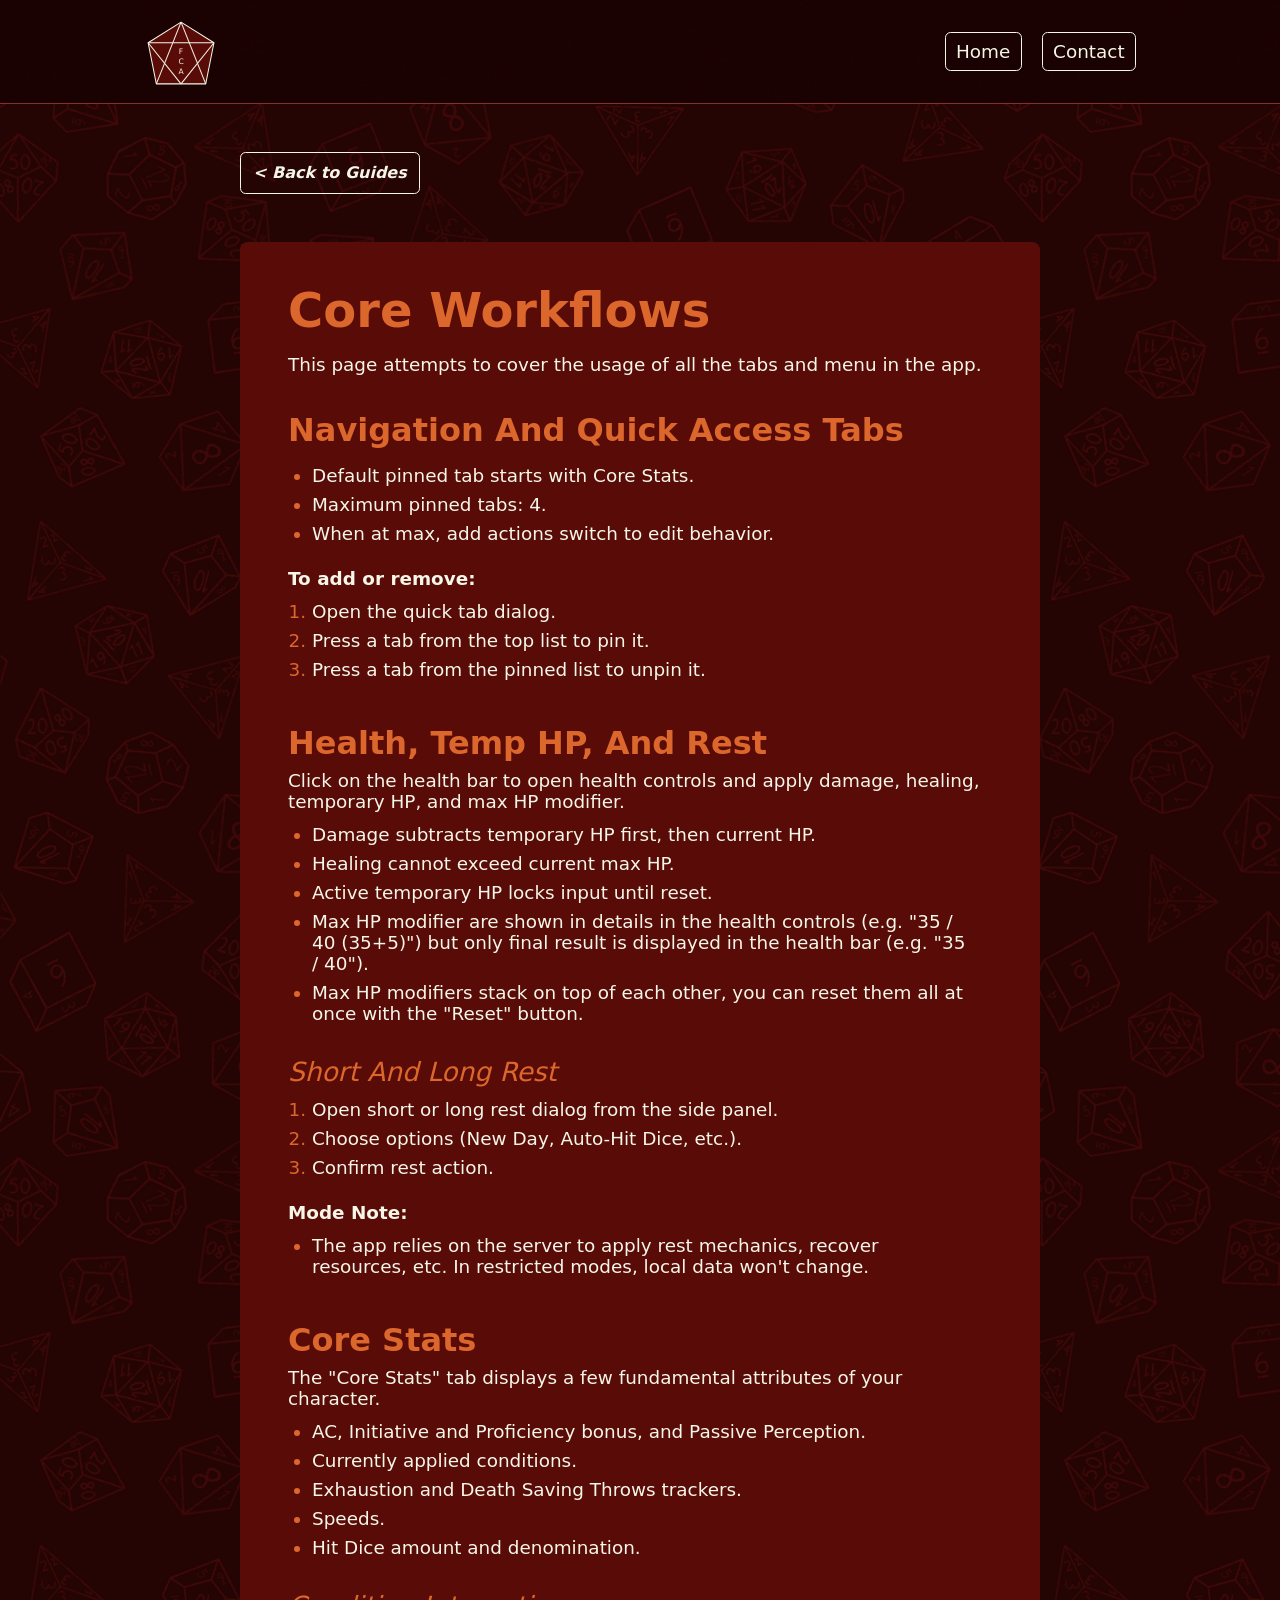
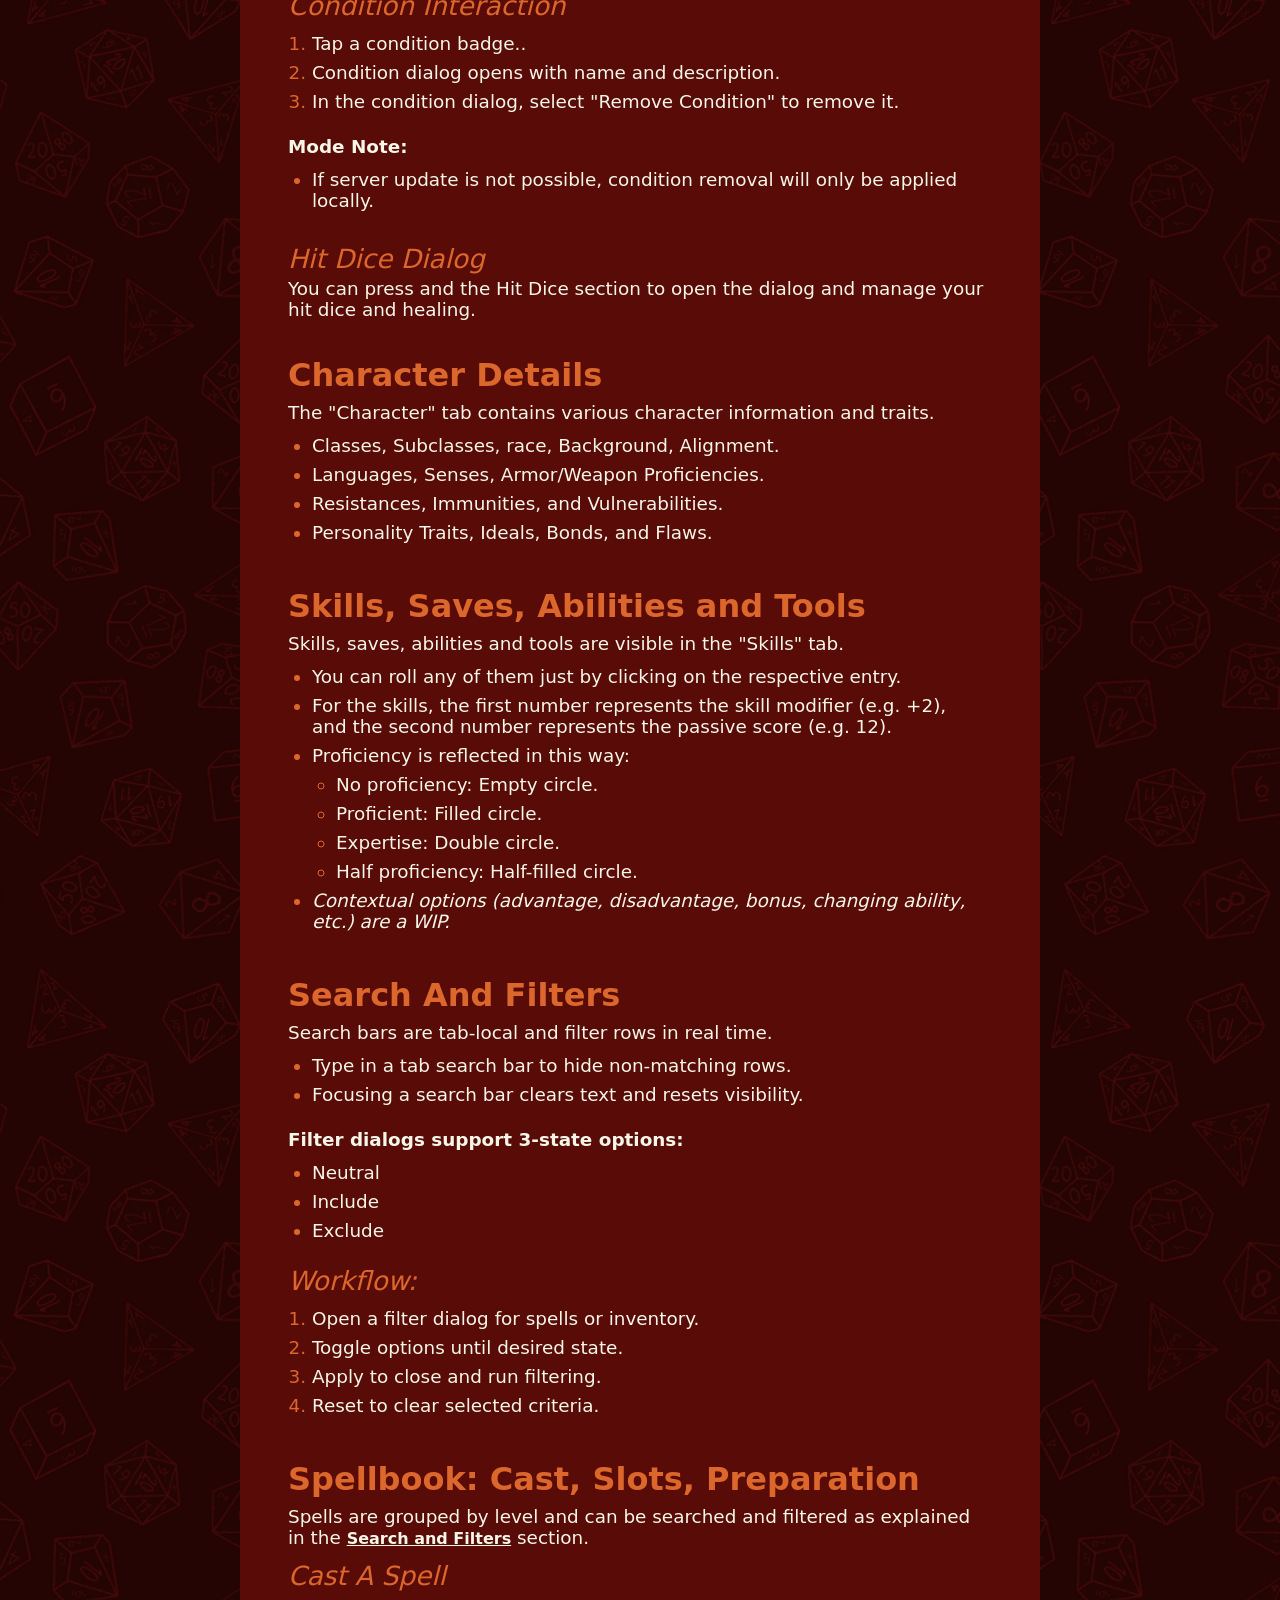
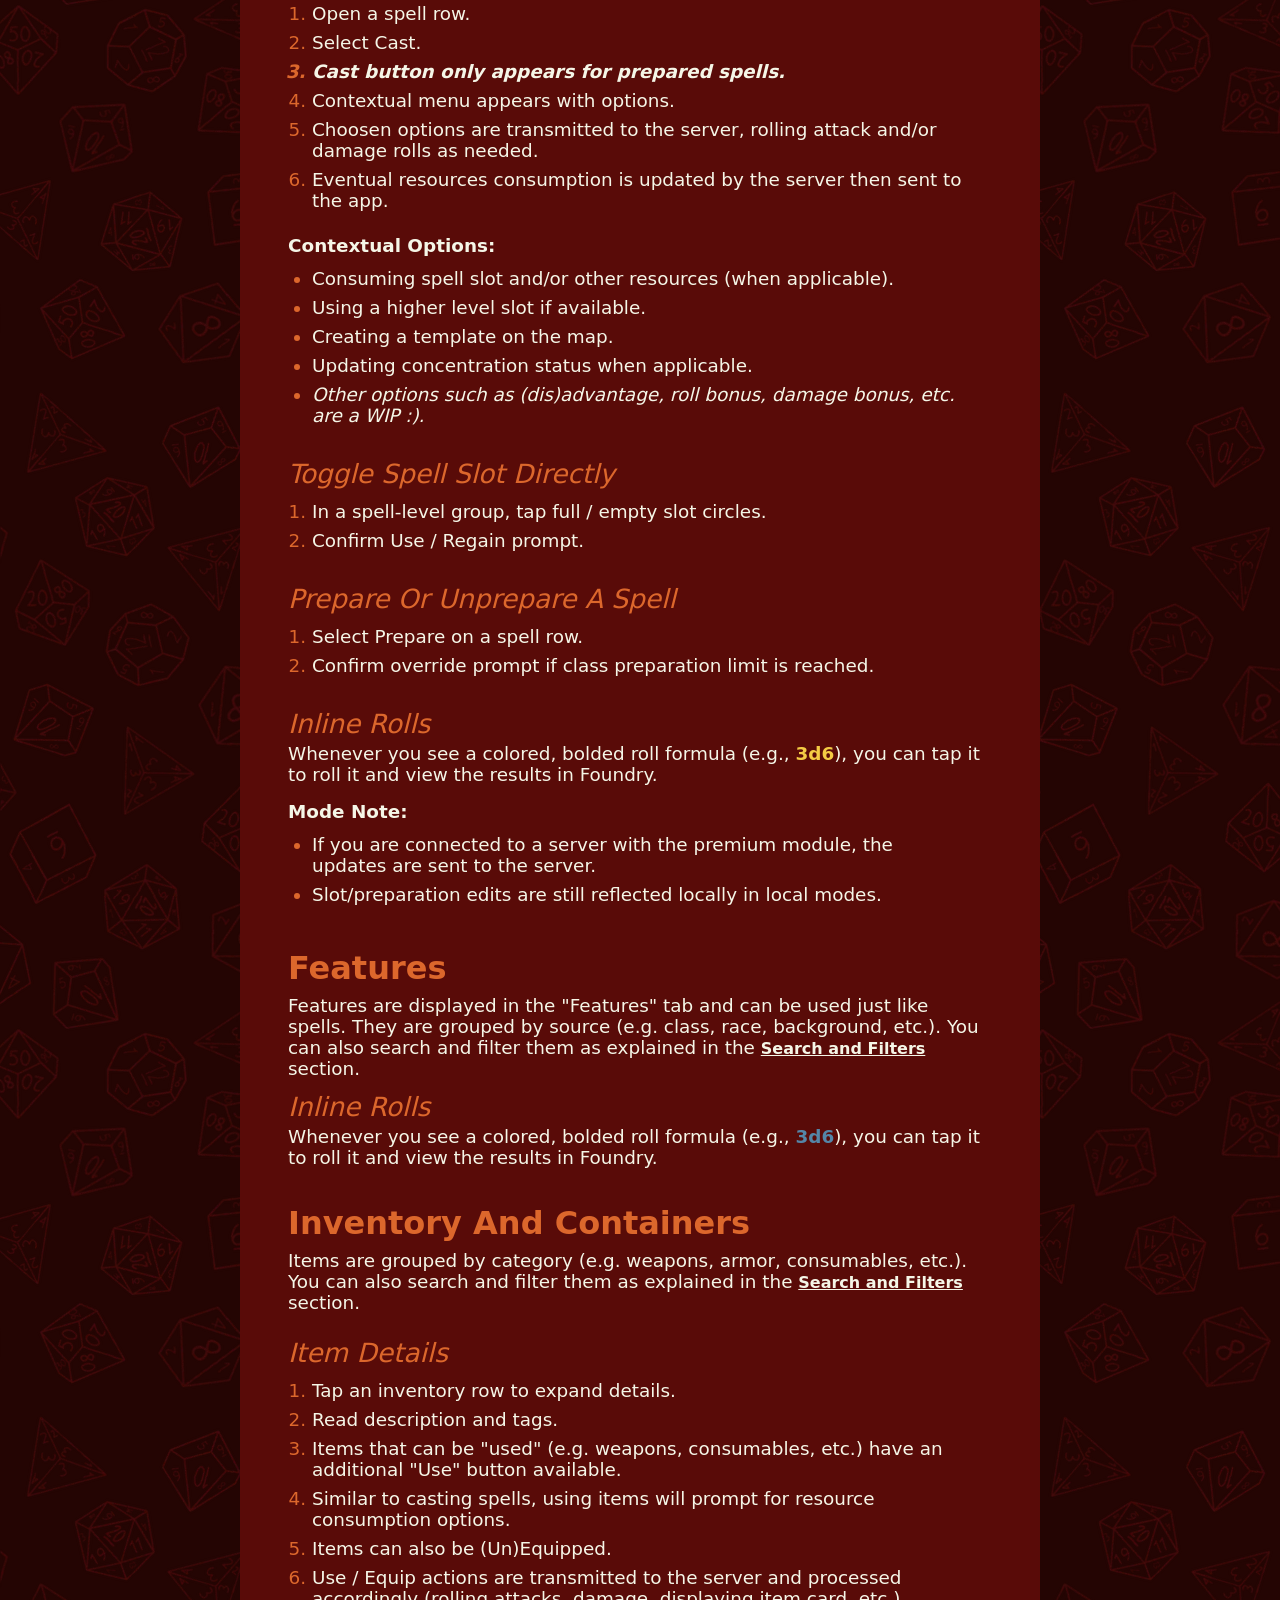
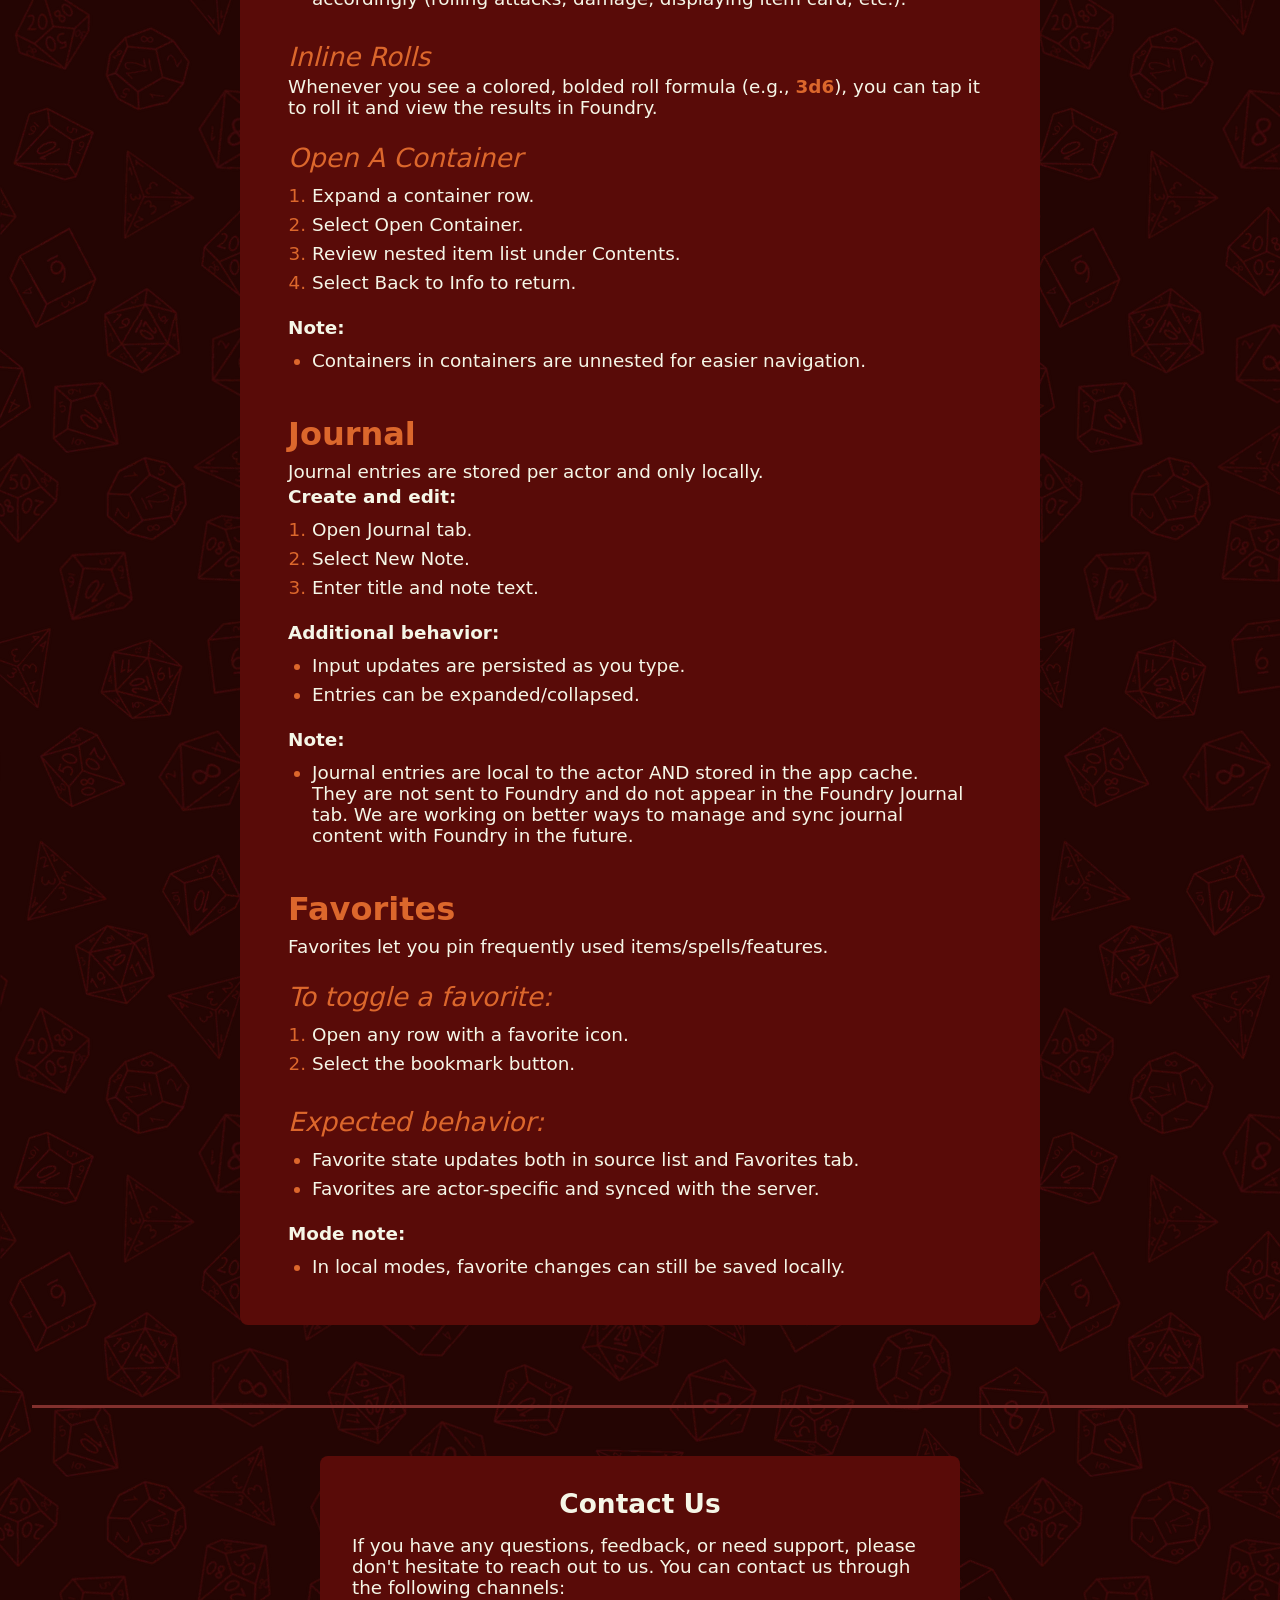
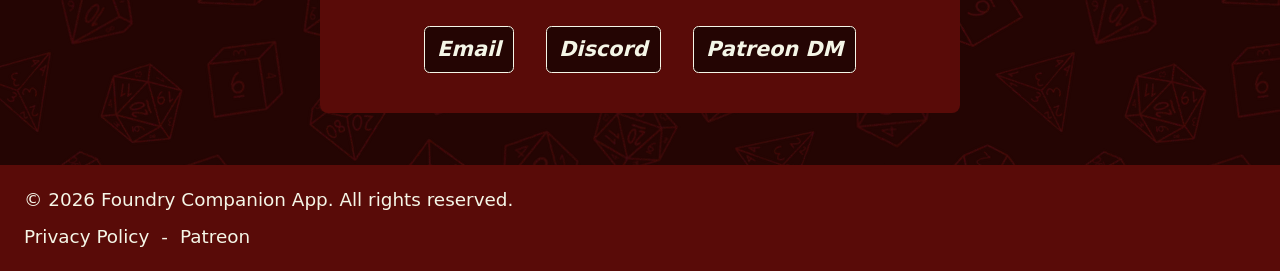
==== commit 16438e97: "Update core workflows documentation to clarify inline roll usage" ====
--- a/core-workflows.html
+++ b/core-workflows.html
@@ -51,7 +51,7 @@
 
         <section class="guide info">
             <h1>Core Workflows</h1>
-            <p>This page covers day-to-day use once your actor is loaded.</p>
+            <p>This page attempts to cover the usage of all the tabs and menu in the app.</p>
 
             <!--  -->
 
@@ -209,6 +209,9 @@
                 <li>Confirm override prompt if class preparation limit is reached.</li>
             </ol>
 
+            <h3 class="margin-bottom-minus margin-top-plus">Inline Rolls</h3>
+            <p>Whenever you see a colored, bolded roll formula (e.g., <span class="bold" style="color: #f4cb44;">3d6</span>), you can tap it to roll it and view the results in Foundry.</p>
+
             <p class="bold margin-bottom-minus">Mode Note:</p>
             <ul class="home-section-details-section-list">
                 <li>If you are connected to a server with the premium module, the updates are sent to the server.</li>
@@ -219,6 +222,9 @@
 
             <h2 class="home-section-details-section-title">Features</h2>
             <p class="margin-bottom-minus">Features are displayed in the "Features" tab and can be used just like spells. They are grouped by source (e.g. class, race, background, etc.). You can also search and filter them as explained in the <a class="bold" style="text-decoration: underline;" href="#search-filter">Search and Filters</a> section.</p>
+
+            <h3 class="margin-bottom-minus margin-top-plus">Inline Rolls</h3>
+            <p>Whenever you see a colored, bolded roll formula (e.g., <span class="bold" style="color: #5486a8;">3d6</span>), you can tap it to roll it and view the results in Foundry.</p>
 
             <!--  -->
 
@@ -233,6 +239,9 @@
                 <li>Items can also be (Un)Equipped.</li>
                 <li>Use / Equip actions are transmitted to the server and processed accordingly (rolling attacks, damage, displaying item card, etc.).</li>
             </ol>
+
+            <h3 class="margin-bottom-minus margin-top-plus">Inline Rolls</h3>
+            <p>Whenever you see a colored, bolded roll formula (e.g., <span class="bold" style="color: #dc672c;">3d6</span>), you can tap it to roll it and view the results in Foundry.</p>
 
             <h3 class="margin-bottom-minus margin-top-plus">Open A Container</h3>
             <ol class="home-section-details-section-list">
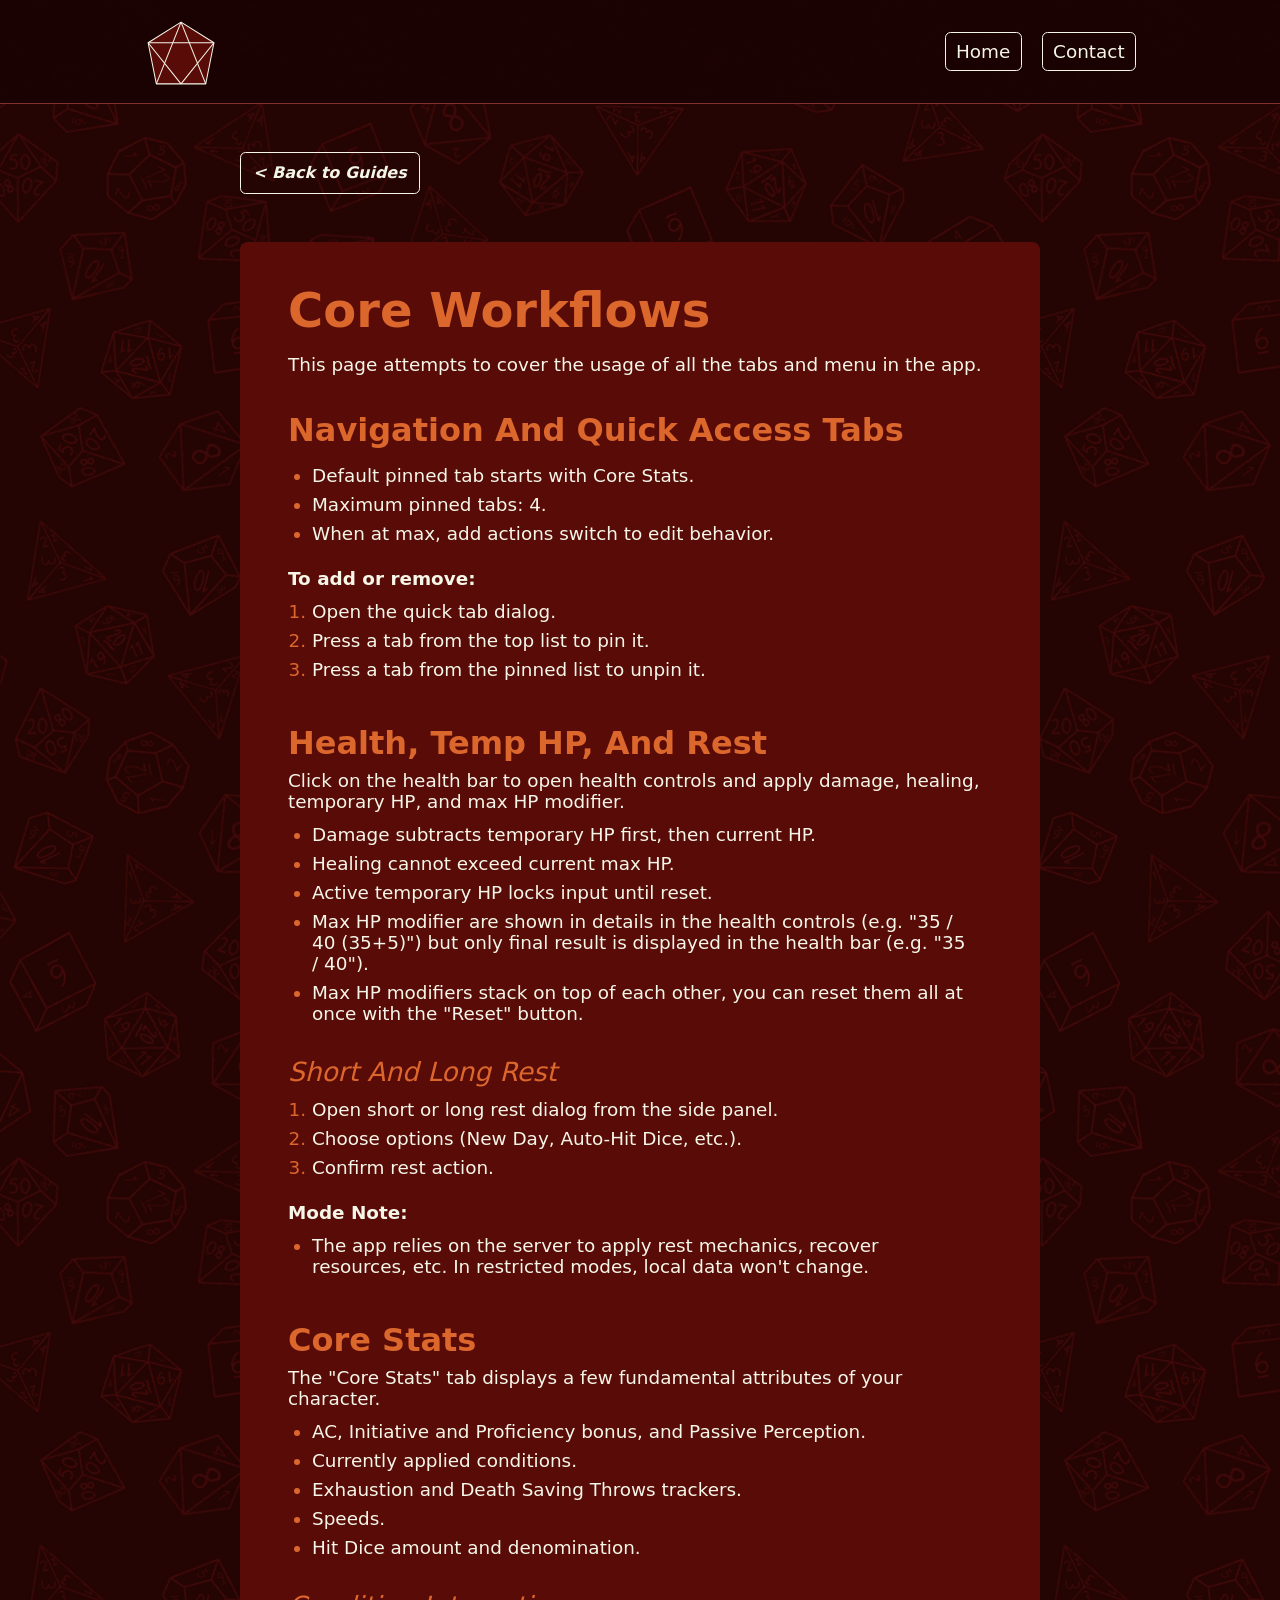
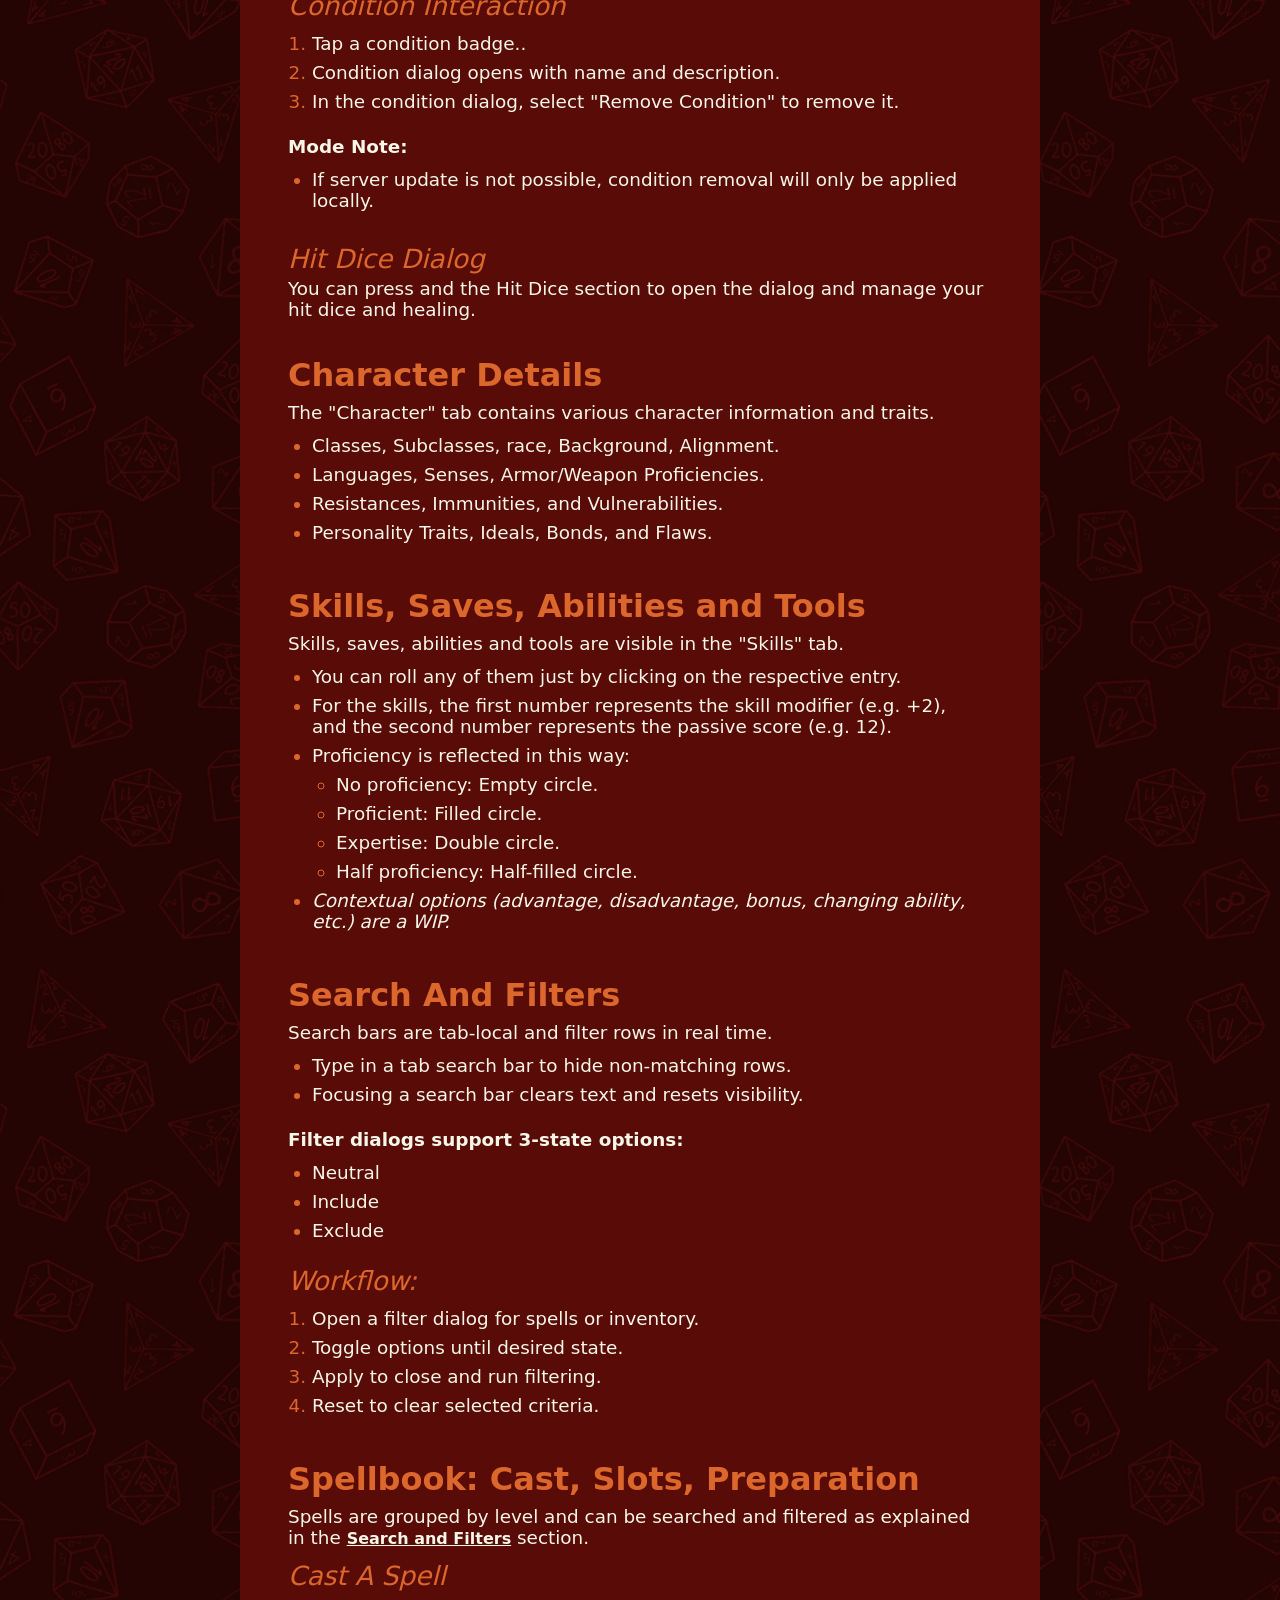
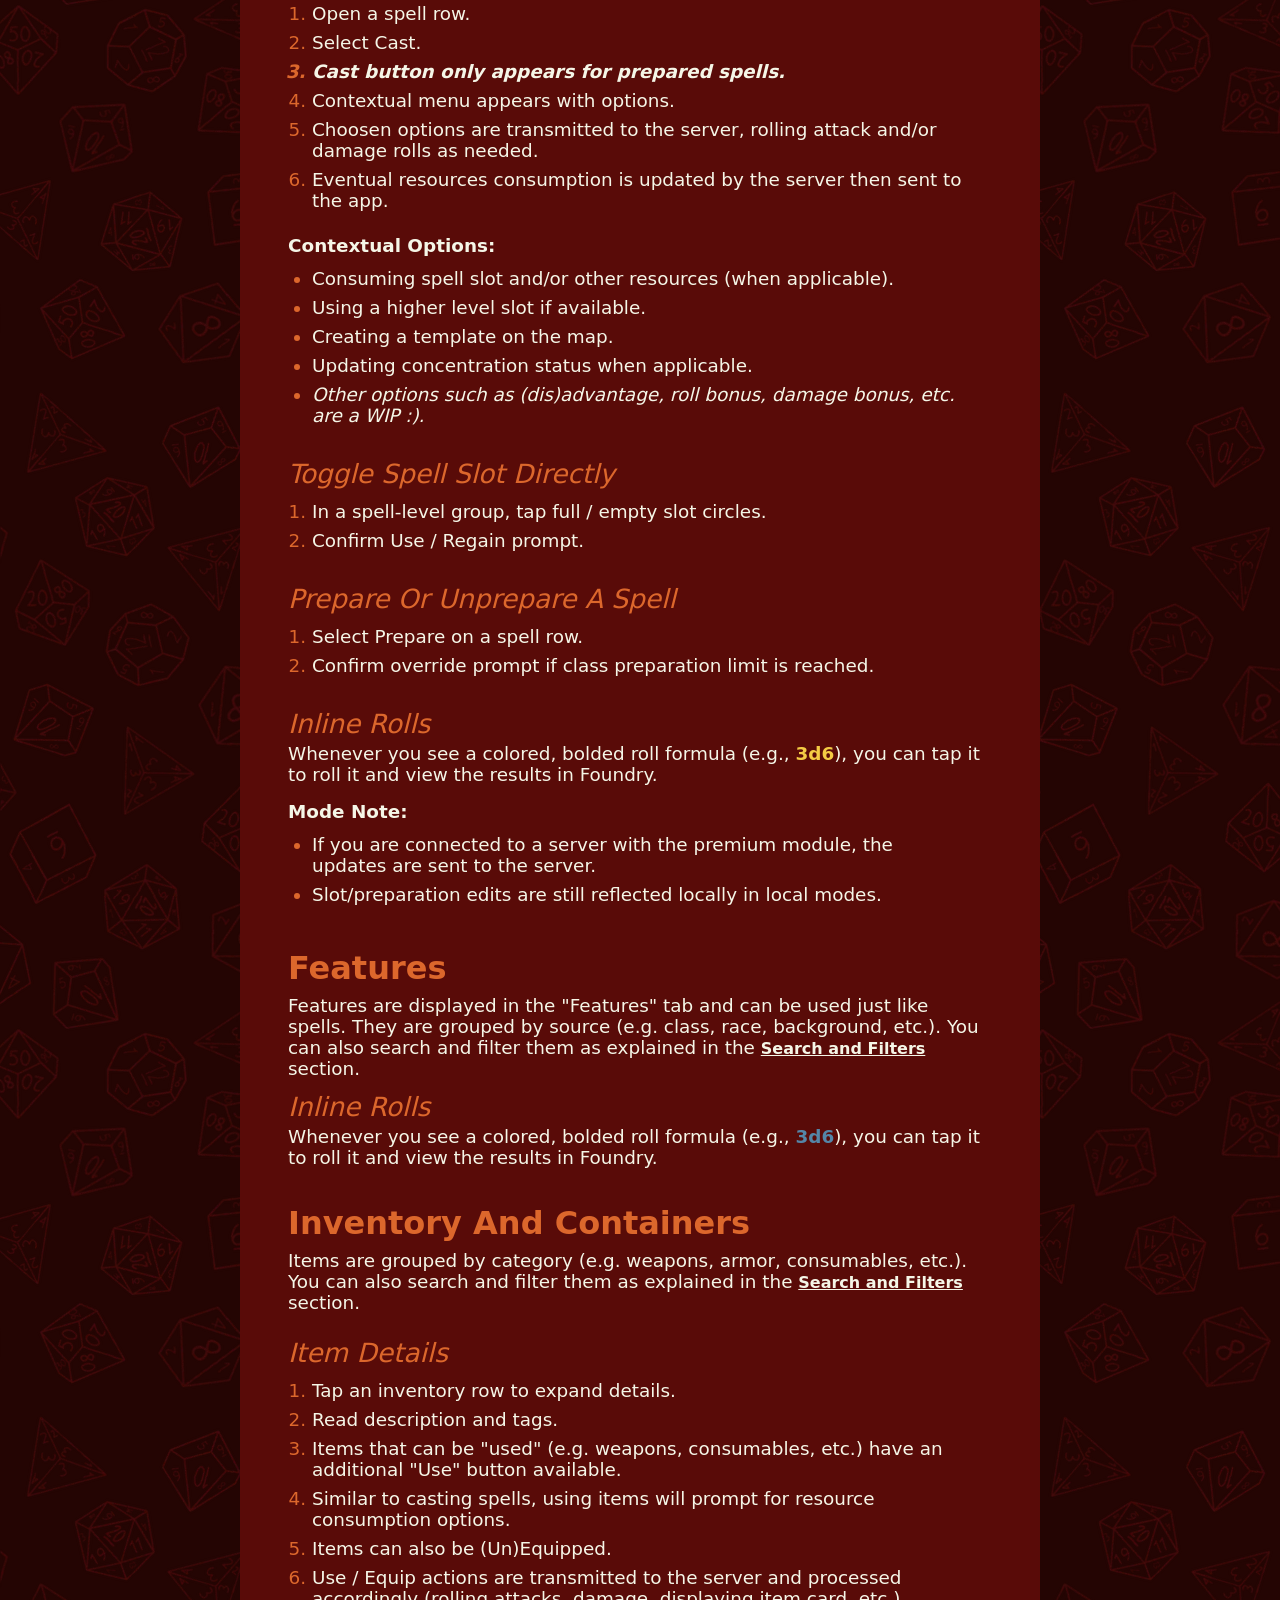
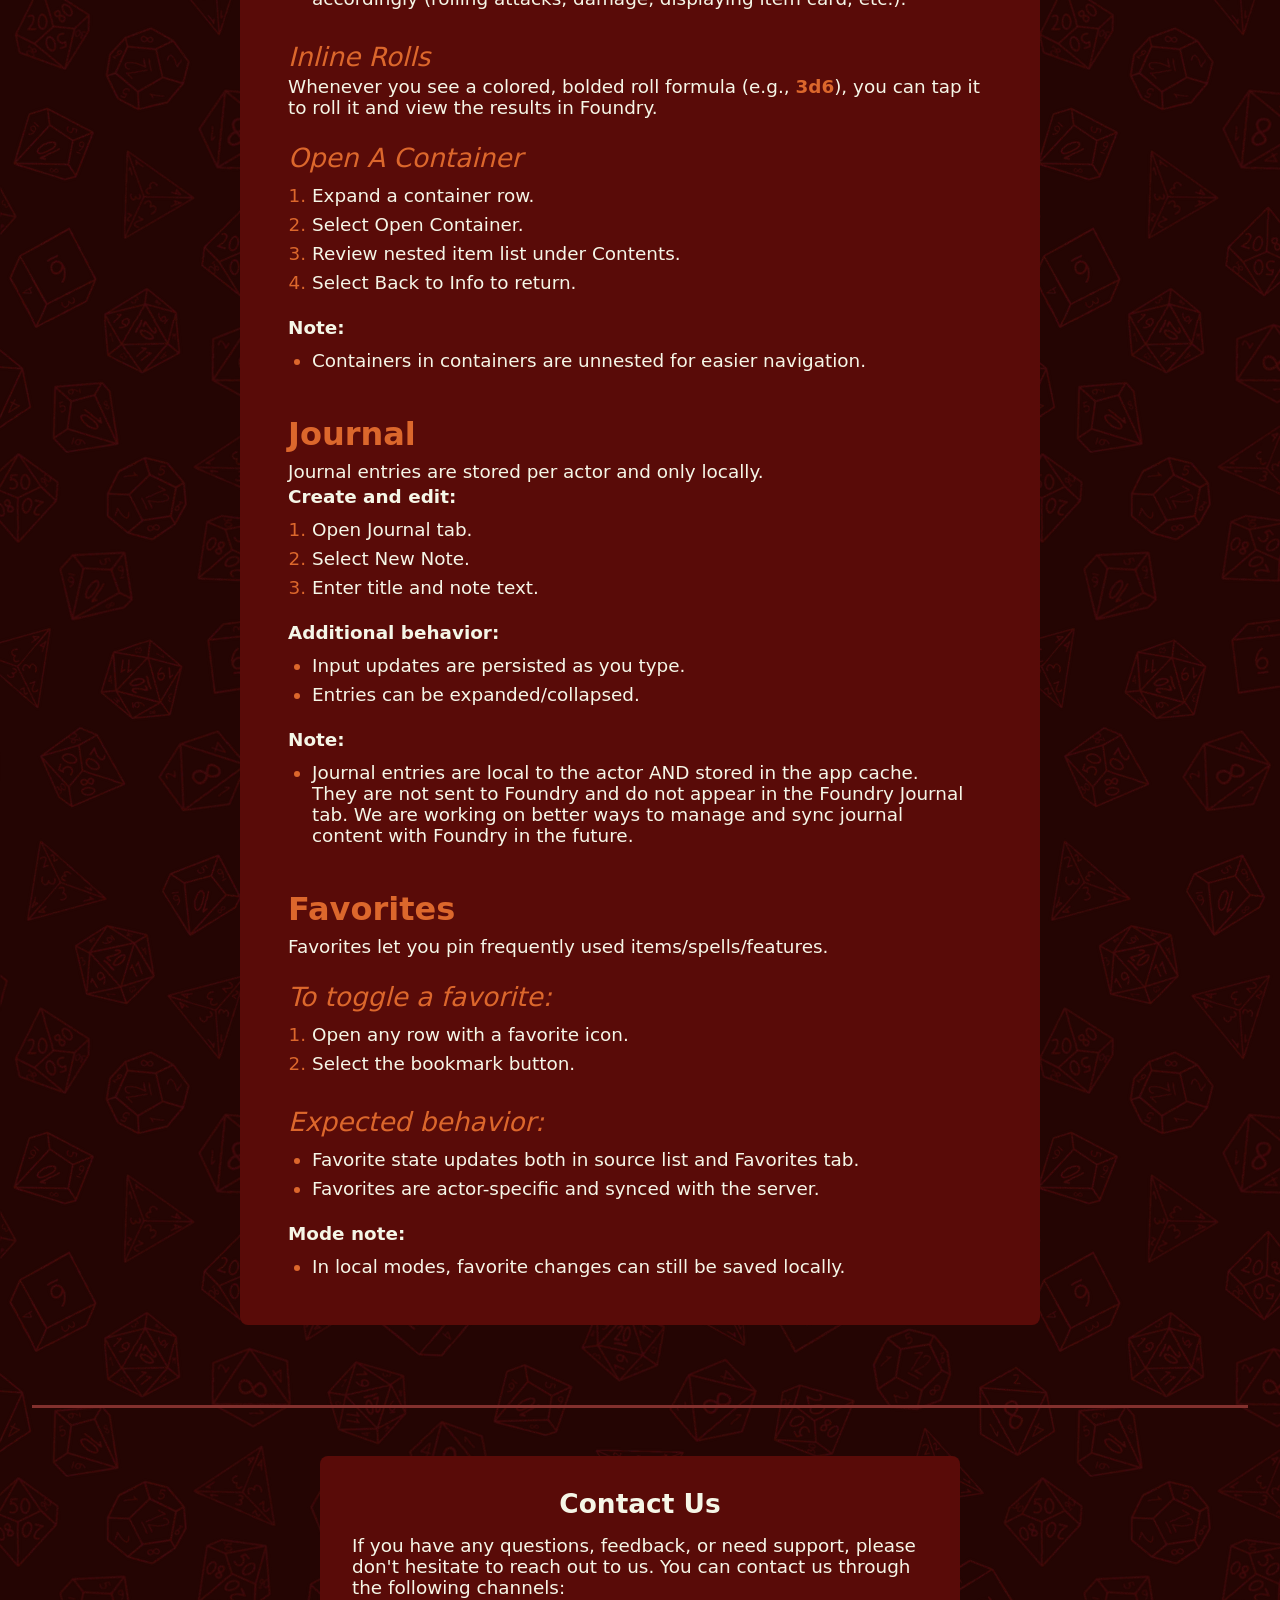
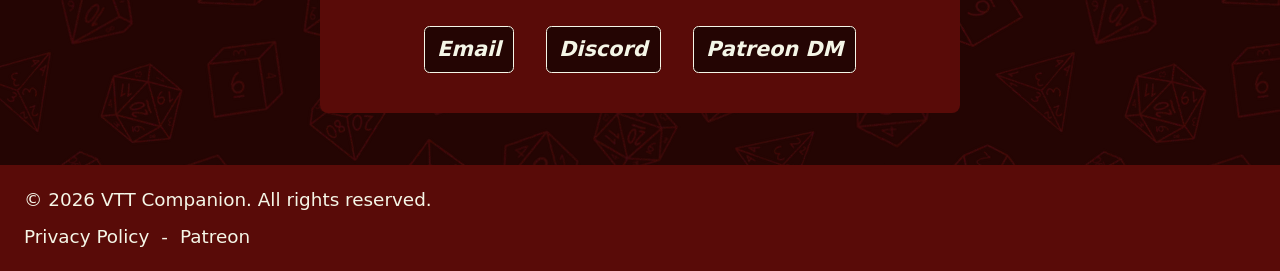
==== commit 9c02f6ab: "Refactor branding from "Foundry Companion App" to "VTT Companion" across multiple HTML files and ass" ====
--- a/core-workflows.html
+++ b/core-workflows.html
@@ -4,8 +4,8 @@
     <meta charset="UTF-8">
     <meta name="viewport" content="width=device-width, initial-scale=1.0" />
     <link rel="stylesheet" href="styles-min.css?v=3" />
-    <title>Guides - Foundry Companion App</title>
-    <meta name="description" content="Guides for using the Foundry Companion App." />
+    <title>Core Workflows - VTT Companion</title>
+    <meta name="description" content="Reference the main VTT Companion workflows for mobile play on Foundry VTT." />
     <link rel="icon" type="image/svg+xml" href="img/logo.svg">
     <meta name="theme-color" content="var(--bg-color)">
 </head>
@@ -13,7 +13,7 @@
 <body>
     <header>
         <a href="index.html" id="logo-login" class="logo">
-            <svg viewBox="10 -5 175 175" xmlns="http://www.w3.org/2000/svg" aria-label="Foundry Companion App Logo" >
+            <svg viewBox="10 -5 175 175" xmlns="http://www.w3.org/2000/svg" aria-label="VTT Companion Logo" >
                 <g fill="var(--accent-bg-1)" stroke="var(--body-txt)" stroke-width="2.5" stroke-linejoin="round" >
                     <!-- D20 Outline -->
                     <polygon points="100,10 180,60 160,160 40,160 20,60" />
@@ -26,11 +26,11 @@
                 </g>
 
                 <!-- Center letters -->
-                <g fill="var(--body-txt)" font-weight="450" text-anchor="middle" dominant-baseline="middle">
-                    <text x="100" y="82">F</text>
+                <!-- <g fill="var(--body-txt)" font-weight="450" text-anchor="middle" dominant-baseline="middle">
+                    <text x="100" y="82">V</text>
                     <text x="100" y="107">C</text>
-                    <text x="100" y="132">A</text>
-                </g>
+                    <text x="100" y="132">S</text>
+                </g> -->
             </svg>
         </a>
         
@@ -319,7 +319,7 @@
     </main>
 
     <footer>
-        <p>&copy; 2026 Foundry Companion App. All rights reserved.</p>
+        <p>&copy; 2026 VTT Companion. All rights reserved.</p>
         <div class="footer-links">
             <a href="privacy.html">Privacy Policy</a>
             <p>-</p>
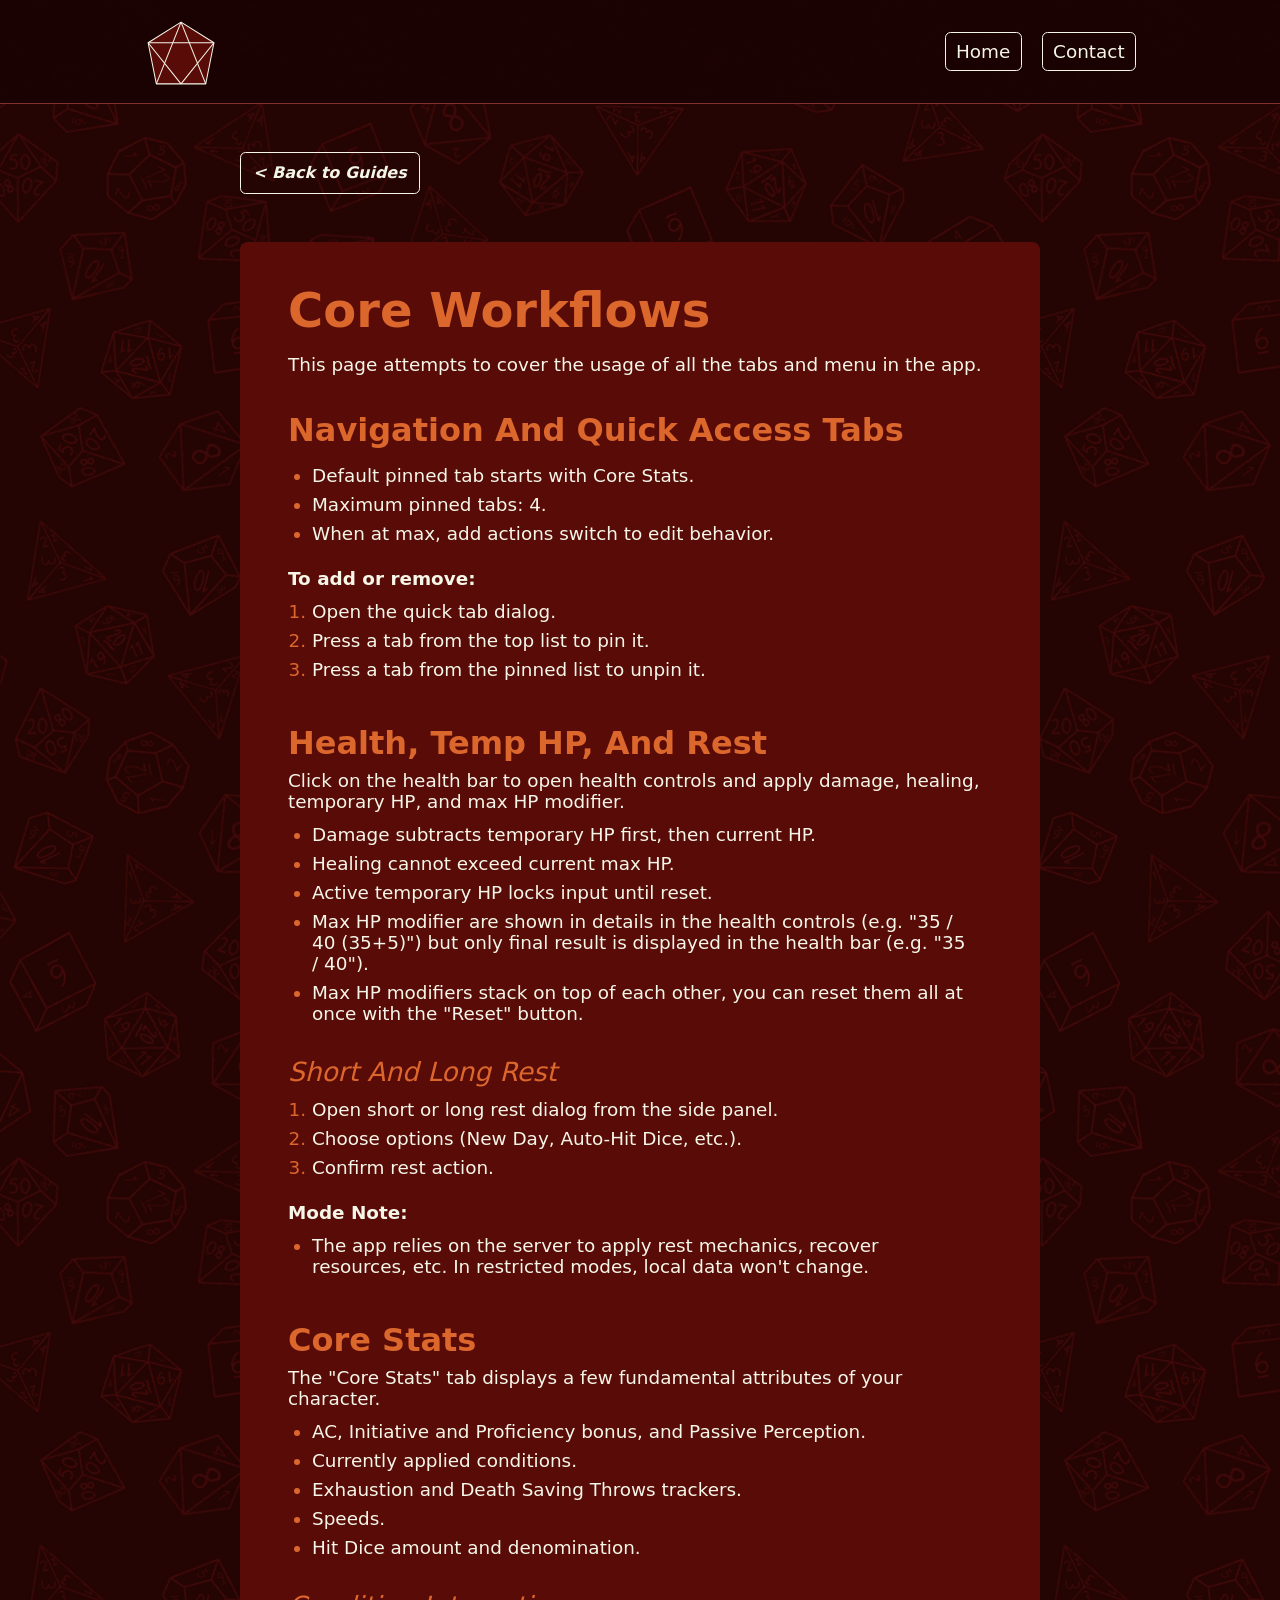
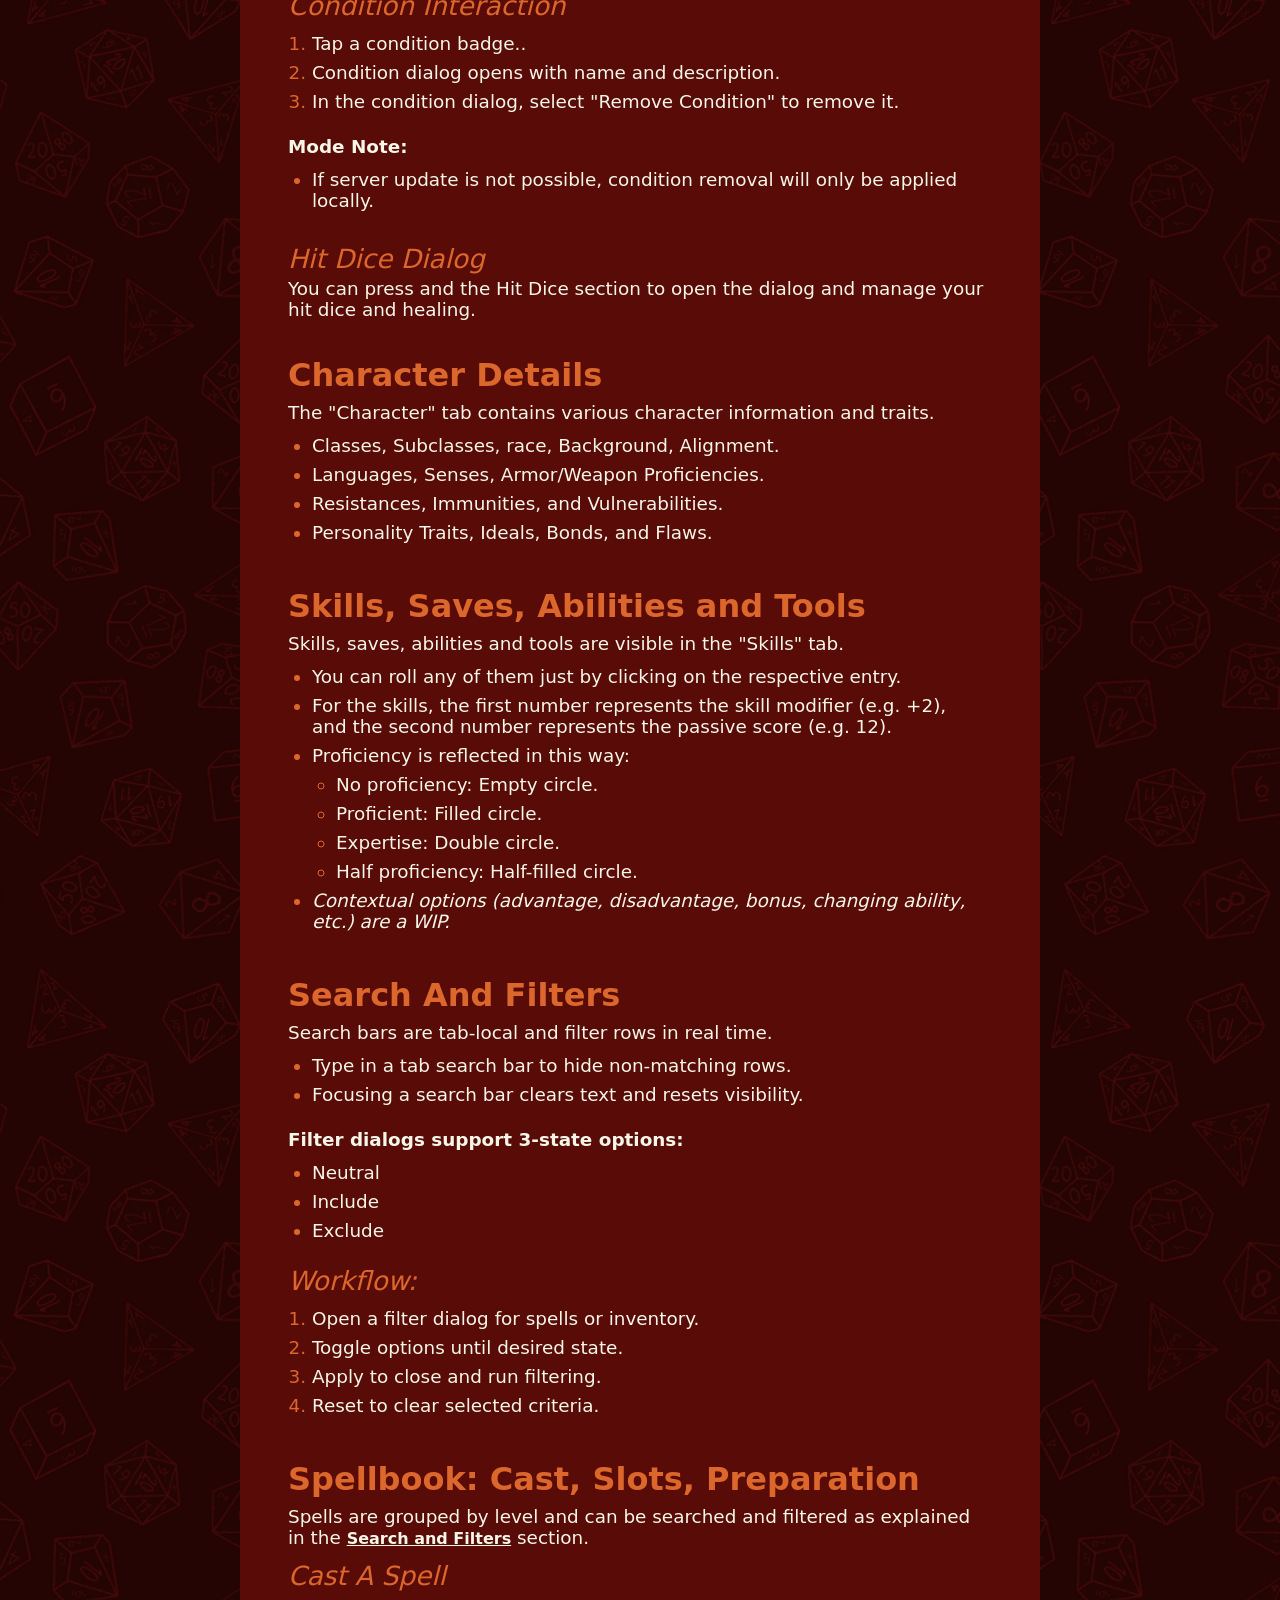
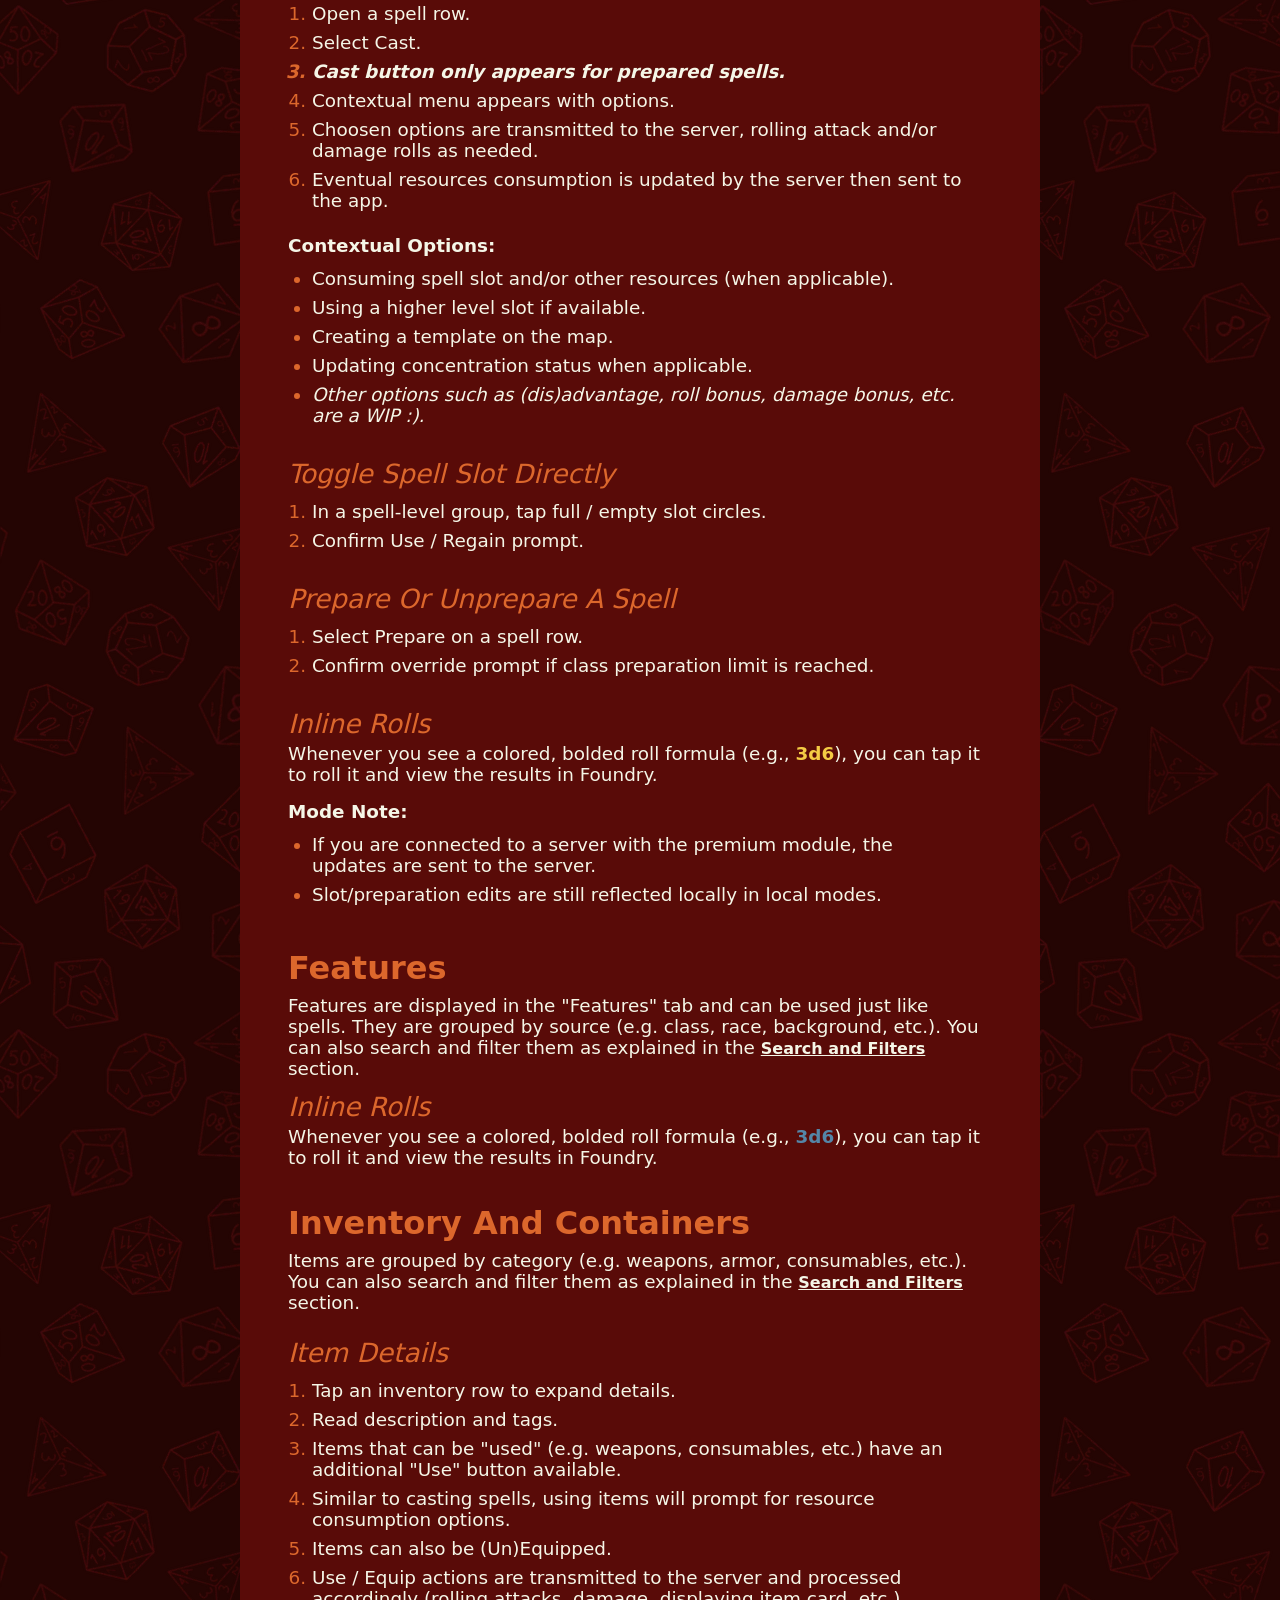
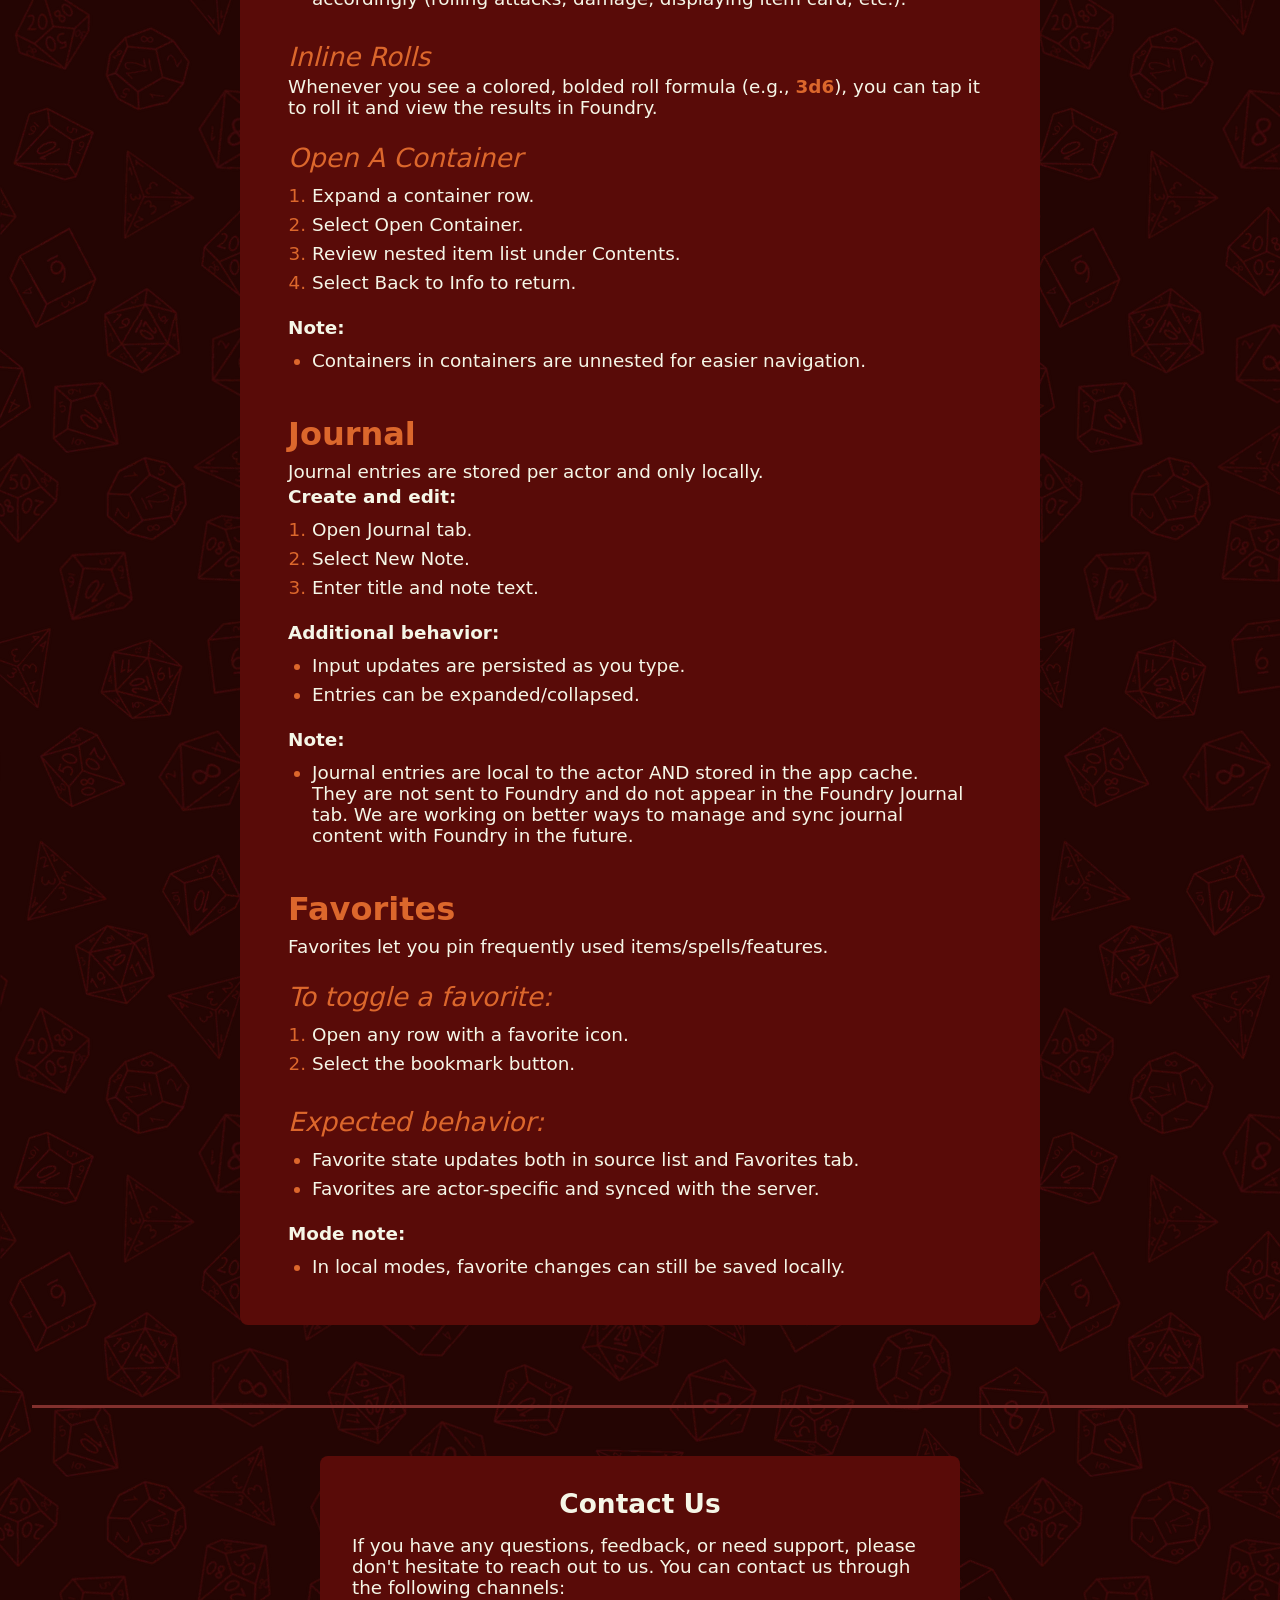
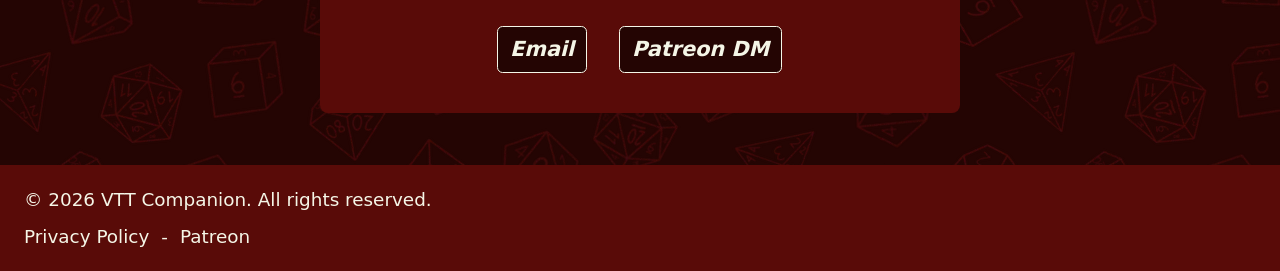
==== commit 3c6e901f: "discord remove for website and small css changes" ====
--- a/core-workflows.html
+++ b/core-workflows.html
@@ -3,7 +3,7 @@
 <head>
     <meta charset="UTF-8">
     <meta name="viewport" content="width=device-width, initial-scale=1.0" />
-    <link rel="stylesheet" href="styles-min.css?v=3" />
+    <link rel="stylesheet" href="styles-min.css?v=4" />
     <title>Core Workflows - VTT Companion</title>
     <meta name="description" content="Reference the main VTT Companion workflows for mobile play on Foundry VTT." />
     <link rel="icon" type="image/svg+xml" href="img/logo.svg">
@@ -40,7 +40,7 @@
             <!-- <a href="#home-memberships" class="nav-btn">Memberships</a> -->
             <!-- <a href="#home-guides" class="nav-btn">Guides</a> -->
             <a href="#home-about-contact" class="nav-btn">Contact</a>
-            <!-- <a href="https://www.patreon.com/foundrycompanionapp" target="_blank" class="nav-btn">Patreon</a> -->
+            <!-- <a href="https://www.patreon.com/vttcompanionapp" target="_blank" class="nav-btn">Patreon</a> -->
         </nav>
     </header>
 
@@ -310,8 +310,8 @@
                 <p>If you have any questions, feedback, or need support, please don't hesitate to reach out to us. You can contact us through the following channels:</p>
                 <div class="contact-btns">
                     <a class="a-btn next-btn" href="mailto:foundrycompanionapp@gmail.com">Email</a>
-                    <a class="a-btn next-btn" href="https://discord.gg/ZnS2VMjq" target="_blank">Discord</a>
-                    <a class="a-btn next-btn" href="https://www.patreon.com/foundrycompanionapp" target="_blank">Patreon DM</a>
+                    <!-- <a class="a-btn next-btn" href="https://discord.gg/g2uDK4szCG" target="_blank">Discord</a> -->
+                    <a class="a-btn next-btn" href="https://www.patreon.com/vttcompanionapp" target="_blank">Patreon DM</a>
                 </div>
             </div>
         </section>
@@ -323,7 +323,7 @@
         <div class="footer-links">
             <a href="privacy.html">Privacy Policy</a>
             <p>-</p>
-            <a href="https://www.patreon.com/foundrycompanionapp" target="_blank">Patreon</a>
+            <a href="https://www.patreon.com/vttcompanionapp" target="_blank">Patreon</a>
         </div>
     </footer>
 </body>
--- a/styles-min.css
+++ b/styles-min.css
@@ -1 +1 @@
-:root{--accent-bg-1:#590b08;--accent-bg-1-opaque:#590b0896;--accent-bg-2:#ad3f07;--accent-bg-2-opaque:#ad3e0763;--accent-bg-3:#ae8704;--accent-bg-3-opaque:#ae8604d5;--accent-bg-4:#124e78;--accent-bg-4-opaque:#124e78c6;--accent-txt-1:#f4cb44;--accent-txt-2:#dc672c;--accent-txt-3:#6094b6;--accent-txt-4:#9a89dc;--body-bg:#240503;--body-bg-opaque:#180202dc;--body-txt:#f5f6e7;--border-1:#82302d;--border-2:#df7a46;--border-3:#f3c429;--border-4:#4d7a99;--btn-bg-1:#ad3f07;--btn-bg-2:#a6820b;--btn-bg-3:#124e78;--btn-bg-4:#914a47;--btn-bg-5:#6252a4;--btn-txt:#f5f6e7;--danger-border:#ff0000;--danger-txt:#ff0000;}*{color:var(--body-txt);font-family:system-ui,-apple-system,BlinkMacSystemFont,'Segoe UI',Roboto,sans-serif;margin:0;padding:0;box-sizing:border-box;}html{scroll-padding-top:10px;scroll-behavior:smooth;}body{display:flex;flex-direction:column;min-height:100dvh;background-color:var(--body-bg);background-image:url(img/bg-general-100-3.webp);background-repeat:repeat;}main{flex-grow:1;}section{display:flex;flex-direction:column;align-items:center;gap:2rem;padding:1.5rem 0;}section:not(#home-hero,#home-about-contact,#privacy-section,#guides,.guide){width:92.5%;max-width:50rem;margin:0 auto 3.25rem;background-color:var(--body-bg-opaque);border:.1rem solid var(--border-1);border-radius:.5rem;}h1{font-size:clamp(2rem,6vw,3rem);}h2{font-size:clamp(1.6rem,4vw,2rem);}h3{font-size:clamp(1.25rem,3vw,1.65rem);}h4,.h4{font-size:clamp(1rem,3vw,1.3rem);}a,p,li,table{font-size:clamp(.9rem,2vw,1.15rem);text-decoration:none;}.a-btn,button{font-weight:550;font-size:clamp(1.05rem,2vw,1.3rem);padding:.65rem .75rem;border:none;border-radius:.35rem;cursor:pointer;background:transparent;transition:background-color .2s ease,transform .1s ease;will-change:transform;text-decoration:none;}.a-btn:active,button:active{transform:scale(.96);opacity:.75;}.next-btn{border:.1rem solid var(--btn-txt);max-width:60%;text-align:center;font-style:italic;margin-top:.5rem;}.next-btn:hover{background-color:var(--accent-bg-1);}.a-btn:hover,button:hover{text-decoration:underline;}.bold{font-weight:bold;}.italic{font-style:italic;}.title1{color:var(--accent-txt-3);}.title2{color:var(--accent-txt-2);}.title3{color:var(--accent-txt-1);}.title4{color:var(--accent-txt-4);}.btn1{background-color:var(--btn-bg-3);border:.1rem solid var(--border-4);}.btn2{background-color:var(--btn-bg-1);border:.1rem solid var(--border-2);}.btn3{background-color:var(--btn-bg-2);border:.1rem solid var(--border-3);}.btn4{background-color:var(--btn-bg-5);border:.1rem solid var(--accent-txt-4);}.btn5{background-color:var(--accent-bg-1);border:.1rem solid var(--btn-txt);margin-top:1rem;}.btn5:hover{background-color:var(--body-bg-opaque);}#home-hero{display:flex;flex-direction:column;align-items:center;height:100dvh;padding:0;text-align:center;}.home-hero-content-main{flex-grow:1;display:flex;flex-direction:column;align-items:center;gap:2rem;}header{display:flex;justify-content:space-between;align-items:center;width:100%;padding:.5rem 0;background-color:var(--body-bg-opaque);border-bottom:.1rem solid var(--border-1);}.logo{position:absolute;margin:1rem;width:4.5rem;height:4.5rem;font-size:1.15rem;}nav{display:flex;justify-content:flex-end;align-items:center;flex-wrap:wrap;gap:1.25rem;width:70%;margin:1.5rem 1rem 1.5rem auto;}.nav-btn{padding:.5rem .65rem;border:.1rem solid var(--btn-txt);border-radius:.35rem;}.nav-btn:hover{background-color:var(--accent-bg-1);}.hero-title{margin:1rem 3rem 0;}.hero-subtitle{font-style:italic;margin:0 auto;padding:1.5rem 1.25rem;width:85%;background-color:var(--accent-bg-1);border-radius:.5rem;}#home-hero .next-btn{background-color:var(--accent-bg-1);border:.1rem solid var(--border-1);margin-bottom:3rem;}#home-hero .next-btn:hover{background-color:var(--body-bg);border-color:var(--btn-txt);}.hero-btns{display:flex;justify-content:center;align-items:center;flex-wrap:wrap;gap:1.5rem 3.5rem;}.home-sections{width:90%;margin:0 auto .5rem;}.home-section-intro-title{margin-bottom:1rem;}.home-section-details{display:flex;flex-direction:column;align-items:center;gap:2rem;margin:0 auto;width:95%;}.home-section-details-section{display:flex;flex-direction:column;align-items:center;gap:1rem;background-color:var(--accent-bg-1);border-radius:.4rem;padding:1.25rem;width:100%;}.home-section-details-section-title{font-weight:bold}.home-section-details-section-list{padding:0 1.5rem;}.home-section-details-section-list li{margin:.5rem 0;}.beta-section{display:flex;flex-direction:column;align-items:flex-start;gap:0;padding:1rem;border:.1rem solid var(--border-1);border-radius:.5rem;}#home-use .home-section-details,#home-guides .home-section-details{margin-top:1.75rem;}.tags{display:flex;justify-content:flex-start;align-items:center;flex-wrap:wrap;gap:.5rem;margin-bottom:.75rem;}.tag{padding:.5rem;border-radius:.35rem;font-size:clamp(.85rem,2vw,1rem);}#home-use .home-section-details .a-btn{margin:1.5rem 0 .5rem;font-size:clamp(.85rem,2vw,1rem);}#home-use .home-section-details .a-btn:hover{background-color:transparent;}#home-memberships .home-section-details-section .a-btn{font-size:clamp(.85rem,2vw,1rem);margin-top:1rem;text-align:center;width:80%;}#home-memberships .home-section-details-section .a-btn:hover{background-color:transparent;}.tiers-section{display:flex;flex-direction:column;align-items:flex-start;width:95%;gap:.15rem}.tiers-section a{margin:0 auto;}#home-guides .home-section-details-section{align-items:flex-start;gap:.75rem;}.tag1{background-color:var(--accent-bg-4);}.tag2{background-color:var(--accent-bg-2);}#home-about-contact{width:85%;max-width:40rem;margin:2rem auto 3.25rem;border:none;background-color:var(--accent-bg-1);border-radius:.5rem;}.contact-us-title{text-align:center;}.contact-btns{display:flex;justify-content:center;align-items:center;flex-wrap:wrap;gap:1rem 2rem;margin-top:1.25rem;}.contact-btns a{background-color:var(--body-bg);}footer{display:flex;flex-direction:column;align-items:flex-start;gap:1rem;padding:1rem;background-color:var(--accent-bg-1);}.footer-links{display:flex;justify-content:flex-start;align-items:center;gap:.75rem;}.footer-links a:hover{text-decoration:underline;color:var(--body-bg-opaque);}#privacy-section,#guides,.guide{align-items:flex-start;gap:1rem;width:90%;max-width:50rem;margin:0 auto 2rem;border:none;}#privacy-section{width:85%;}#privacy-section h1,#guides h1{margin-top:2rem;}#privacy-section h2:first-of-type{margin-top:1.5rem;}.margin{margin-bottom:1rem;}hr{border-top:.2rem solid var(--border-1);border-bottom:none;border-right:none;border-left:none;width:95%;min-width:min-content;margin:1.5rem auto}#guides-section{display:flex;justify-content:center;align-items:center;flex-wrap:wrap;gap:.75rem;margin:0 auto;}#guides .home-section-details-section{align-items:flex-start;margin-bottom:1rem}.tag3{background-color:var(--accent-bg-3);}#guides .next-btn{margin:0 auto;max-width:65%;}#guides .next-btn:hover{background-color:var(--body-bg);}.guide{background-color:var(--accent-bg-1);padding:1rem;margin-top:2rem;border-radius:.5rem;}.guide:first-of-type{background-color:transparent;padding:0;padding-top:1rem;margin:0 auto;}.guide a{font-size:clamp(.85rem,2vw,1rem);}.guide h3{font-style:italic;font-weight:lighter;}.info h1,.info h2,.info h3,.info span,.info th,.info li::marker{color:var(--accent-txt-2);}.info p.tag{background-color:var(--accent-bg-2);}.bug h1,.bug h2,.bug h3,.bug span,.bug th,.bug li::marker{color:var(--accent-txt-3);}.bug p.tag{background-color:var(--accent-bg-4);}.update h1,.update h2,.update h3,.update span,.update th,.update li::marker{color:var(--accent-txt-1);}.update p.tag{background-color:var(--accent-bg-3);}.guide .home-section-details-section-title{margin:.75rem 0 -.5rem;}.margin-bottom-minus{margin-bottom:-.75rem;}.margin-top-plus{margin-top:.5rem;}.margin-top-minus{margin-top:.5rem;}.table-scroll-container{width:100%;overflow-x:auto;-webkit-overflow-scrolling:touch;margin:1rem 0 .5rem;border:.1rem solid var(--border-1);border-bottom:none;border-radius:.5rem;}table{width:100%;min-width:625px;border-collapse:collapse;text-align:left;}th,td{padding:.75rem 1rem;border-bottom:.1rem solid var(--border-1);}th{background-color:var(--accent-bg-2);position:sticky;top:0}tbody tr:nth-child(even){background-color:rgba(255,255,255,.05)}@media (min-width:450px){#privacy-section,#guides,.guide{width:85%}#guides .home-section-details-section{width:90%;margin-left:auto;margin-right:auto}#home-about-contact{width:80%}}@media (min-width:550px){.hero-title{margin-top:3.5rem}.hero-subtitle{width:50%}section{padding:2rem 1rem}.home-section-details{width:80%}.guide{padding:2rem;margin:2rem auto 5rem}.guide .a-btn{margin:1rem 0}}@media (min-width:550px){#guides .home-section-details-section{width:80%}}@media (min-width:750px){section{padding:2rem 0}section:not(#home-hero,#home-about-contact,#privacy-section,#guides,.guide){margin-bottom:4.5rem}#home-info .home-section-details,#home-use .home-section-details,#home-memberships .home-section-details,#home-guides .home-section-details{gap:3rem}#guides .home-section-details-section{padding:1.5rem;margin-bottom:2rem;width:305px}.guide .home-section-details-section-title{margin-top:1.25rem}#home-about-contact{margin-top:3rem}footer{padding:1.5rem}}@media (min-width:800px){#guides .home-section-details-section{width:325px}}@media (min-width:850px){#guides .home-section-details-section{width:355px}}@media (min-width:1000px){header{padding:.5rem 3rem}.home-section-details,#home-use .home-section-details,#home-guides .home-section-details{margin-top:2rem}.guide{padding:2.5rem 3rem}.guide .a-btn{margin-top:2rem}#guides .home-section-details-section{margin-bottom:2.5rem}}@media (min-width:1250px){header{padding:.5rem 8rem}}+:root{--accent-bg-1:#590b08;--accent-bg-1-opaque:#590b0896;--accent-bg-2:#ad3f07;--accent-bg-2-opaque:#ad3e0763;--accent-bg-3:#ae8704;--accent-bg-3-opaque:#ae8604d5;--accent-bg-4:#124e78;--accent-bg-4-opaque:#124e78c6;--accent-txt-1:#f4cb44;--accent-txt-2:#dc672c;--accent-txt-3:#6094b6;--accent-txt-4:#9a89dc;--body-bg:#240503;--body-bg-opaque:#180202dc;--body-txt:#f5f6e7;--border-1:#82302d;--border-2:#df7a46;--border-3:#f3c429;--border-4:#4d7a99;--btn-bg-1:#ad3f07;--btn-bg-2:#a6820b;--btn-bg-3:#124e78;--btn-bg-4:#914a47;--btn-bg-5:#6252a4;--btn-txt:#f5f6e7;--danger-border:#ff0000;--danger-txt:#ff0000;}*{color:var(--body-txt);font-family:system-ui,-apple-system,BlinkMacSystemFont,'Segoe UI',Roboto,sans-serif;margin:0;padding:0;box-sizing:border-box;}html{scroll-padding-top:10px;scroll-behavior:smooth;}body{display:flex;flex-direction:column;min-height:100dvh;background-color:var(--body-bg);background-image:url(img/bg-general-100-3.webp);background-repeat:repeat;}main{flex-grow:1;}section{display:flex;flex-direction:column;align-items:center;gap:2rem;padding:1.5rem 0;}section:not(#home-hero,#home-about-contact,#privacy-section,#guides,.guide){width:92.5%;max-width:50rem;margin:0 auto 3.25rem;background-color:var(--body-bg-opaque);border:.1rem solid var(--border-1);border-radius:.5rem;}h1{font-size:clamp(2rem,6vw,3rem);}h2{font-size:clamp(1.6rem,4vw,2rem);}h3{font-size:clamp(1.25rem,3vw,1.65rem);}h4,.h4{font-size:clamp(1rem,3vw,1.3rem);}a,p,li,table{font-size:clamp(.9rem,2vw,1.15rem);text-decoration:none;}th{font-size:clamp(.8rem,2vw,1rem);}.a-btn,button{font-weight:550;font-size:clamp(1.05rem,2vw,1.3rem);padding:.65rem .75rem;border:none;border-radius:.35rem;cursor:pointer;background:transparent;transition:background-color .2s ease,transform .1s ease;will-change:transform;text-decoration:none;}.a-btn:active,button:active{transform:scale(.96);opacity:.75;}.next-btn{border:.1rem solid var(--btn-txt);max-width:60%;text-align:center;font-style:italic;margin-top:.5rem;}.next-btn:hover{background-color:var(--accent-bg-1);}.a-btn:hover,button:hover{text-decoration:underline;}.bold{font-weight:bold;}.italic{font-style:italic;}.title1{color:var(--accent-txt-3);}.title2{color:var(--accent-txt-2);}.title3{color:var(--accent-txt-1);}.title4{color:var(--accent-txt-4);}.btn1{background-color:var(--btn-bg-3);border:.1rem solid var(--border-4);}.btn2{background-color:var(--btn-bg-1);border:.1rem solid var(--border-2);}.btn3{background-color:var(--btn-bg-2);border:.1rem solid var(--border-3);}.btn4{background-color:var(--btn-bg-5);border:.1rem solid var(--accent-txt-4);}.btn5{background-color:var(--accent-bg-1);border:.1rem solid var(--btn-txt);margin-top:1rem;}.btn5:hover{background-color:var(--body-bg-opaque);}#home-hero{display:flex;flex-direction:column;align-items:center;height:100dvh;padding:0;text-align:center;}.home-hero-content-main{flex-grow:1;display:flex;flex-direction:column;align-items:center;gap:2rem;}header{display:flex;justify-content:space-between;align-items:center;width:100%;padding:.5rem 0;background-color:var(--body-bg-opaque);border-bottom:.1rem solid var(--border-1);}.logo{position:absolute;margin:1rem;width:4.5rem;height:4.5rem;font-size:1.15rem;}nav{display:flex;justify-content:flex-end;align-items:center;flex-wrap:wrap;gap:1.25rem;width:70%;margin:1.5rem 1rem 1.5rem auto;}.nav-btn{padding:.5rem .65rem;border:.1rem solid var(--btn-txt);border-radius:.35rem;}.nav-btn:hover{background-color:var(--accent-bg-1);}.hero-title{margin:1rem 3rem 0;}.hero-subtitle{font-style:italic;margin:0 auto;padding:1.5rem 1.25rem;width:85%;background-color:var(--accent-bg-1);border-radius:.5rem;}#home-hero .next-btn{background-color:var(--accent-bg-1);border:.1rem solid var(--border-1);margin-bottom:3rem;}#home-hero .next-btn:hover{background-color:var(--body-bg);border-color:var(--btn-txt);}.hero-btns{display:flex;justify-content:center;align-items:center;flex-wrap:wrap;gap:1.5rem 3.5rem;}.home-sections{width:90%;margin:0 auto .5rem;}.home-section-intro-title{margin-bottom:1rem;}.home-section-details{display:flex;flex-direction:column;align-items:center;gap:2rem;margin:0 auto;width:95%;}.home-section-details-section{display:flex;flex-direction:column;align-items:center;gap:1rem;background-color:var(--accent-bg-1);border-radius:.4rem;padding:1.25rem;width:100%;}.home-section-details-section-title{font-weight:bold}.home-section-details-section-list{padding:0 1.5rem;}.home-section-details-section-list li{margin:.5rem 0;}.beta-section{display:flex;flex-direction:column;align-items:flex-start;gap:0;padding:1rem;border:.1rem solid var(--border-1);border-radius:.5rem;}#home-use .home-section-details,#home-guides .home-section-details{margin-top:1.75rem;}.tags{display:flex;justify-content:flex-start;align-items:center;flex-wrap:wrap;gap:.5rem;margin-bottom:.75rem;}.tag{padding:.5rem;border-radius:.35rem;font-size:clamp(.85rem,2vw,1rem);}#home-use .home-section-details .a-btn{margin:1.5rem 0 .5rem;font-size:clamp(.85rem,2vw,1rem);}#home-use .home-section-details .a-btn:hover{background-color:transparent;}#home-memberships .home-section-details-section .a-btn{font-size:clamp(.85rem,2vw,1rem);margin-top:1rem;text-align:center;width:80%;}#home-memberships .home-section-details-section .a-btn:hover{background-color:transparent;}.tiers-section{display:flex;flex-direction:column;align-items:flex-start;width:95%;gap:.15rem}.tiers-section a{margin:0 auto;}#home-guides .home-section-details-section{align-items:flex-start;gap:.75rem;}.tag1{background-color:var(--accent-bg-4);}.tag2{background-color:var(--accent-bg-2);}#home-about-contact{width:85%;max-width:40rem;margin:2rem auto 3.25rem;border:none;background-color:var(--accent-bg-1);border-radius:.5rem;}.contact-us-title{text-align:center;}.contact-btns{display:flex;justify-content:center;align-items:center;flex-wrap:wrap;gap:1rem 2rem;margin-top:1.25rem;}.contact-btns a{background-color:var(--body-bg);}footer{display:flex;flex-direction:column;align-items:flex-start;gap:1rem;padding:1rem;background-color:var(--accent-bg-1);}.footer-links{display:flex;justify-content:flex-start;align-items:center;gap:.75rem;}.footer-links a:hover{text-decoration:underline;color:var(--body-bg-opaque);}#privacy-section,#guides,.guide{align-items:flex-start;gap:1rem;width:90%;max-width:50rem;margin:0 auto 2rem;border:none;}#privacy-section{width:85%;}#privacy-section h1,#guides h1{margin-top:2rem;}#privacy-section h2:first-of-type{margin-top:1.5rem;}.margin{margin-bottom:1rem;}hr{border-top:.2rem solid var(--border-1);border-bottom:none;border-right:none;border-left:none;width:95%;min-width:min-content;margin:1.5rem auto}#guides-section{display:flex;justify-content:center;align-items:center;flex-wrap:wrap;gap:.75rem;margin:0 auto;}#guides .home-section-details-section{align-items:flex-start;margin-bottom:1rem}.tag3{background-color:var(--accent-bg-3);}#guides .next-btn{margin:0 auto;max-width:65%;}#guides .next-btn:hover{background-color:var(--body-bg);}.guide{background-color:var(--accent-bg-1);padding:1rem;margin-top:2rem;border-radius:.5rem;}.guide:first-of-type{background-color:transparent;padding:0;padding-top:1rem;margin:0 auto;}.guide a{font-size:clamp(.85rem,2vw,1rem);}.guide h3{font-style:italic;font-weight:lighter;}.info h1,.info h2,.info h3,.info span,.info li::marker{color:var(--accent-txt-2);}.info p.tag{background-color:var(--accent-bg-2);}.bug h1,.bug h2,.bug h3,.bug span,.bug li::marker{color:var(--accent-txt-3);}.bug p.tag{background-color:var(--accent-bg-4);}.update h1,.update h2,.update h3,.update span,.update li::marker{color:var(--accent-txt-1);}.update p.tag{background-color:var(--accent-bg-3);}.guide .home-section-details-section-title{margin:.75rem 0 -.5rem;}.margin-bottom-minus{margin-bottom:-.75rem;}.margin-top-plus{margin-top:.5rem;}.margin-top-minus{margin-top:.5rem;}.table-scroll-container{width:100%;overflow-x:auto;-webkit-overflow-scrolling:touch;margin:1rem 0 .5rem;border:.1rem solid var(--border-1);border-bottom:none;border-radius:.5rem;}table{width:100%;min-width:625px;border-collapse:collapse;text-align:left;}th,td{padding:.75rem 1rem;border-bottom:.1rem solid var(--border-1);}th{background-color:var(--accent-bg-2);position:sticky;top:0}tbody tr:nth-child(even){background-color:rgba(255,255,255,.05)}@media (min-width:450px){#privacy-section,#guides,.guide{width:85%}#guides .home-section-details-section{width:90%;margin-left:auto;margin-right:auto}#home-about-contact{width:80%}}@media (min-width:550px){.hero-title{margin-top:3.5rem}.hero-subtitle{width:50%}section{padding:2rem 1rem}.home-section-details{width:80%}.guide{padding:2rem;margin:2rem auto 5rem}.guide .a-btn{margin:1rem 0}}@media (min-width:550px){#guides .home-section-details-section{width:80%}}@media (min-width:750px){section{padding:2rem 0}section:not(#home-hero,#home-about-contact,#privacy-section,#guides,.guide){margin-bottom:4.5rem}#home-info .home-section-details,#home-use .home-section-details,#home-memberships .home-section-details,#home-guides .home-section-details{gap:3rem}#guides .home-section-details-section{padding:1.5rem;margin-bottom:2rem;width:305px}.guide .home-section-details-section-title{margin-top:1.25rem}#home-about-contact{margin-top:3rem}footer{padding:1.5rem}}@media (min-width:800px){#guides .home-section-details-section{width:325px}}@media (min-width:850px){#guides .home-section-details-section{width:355px}}@media (min-width:1000px){header{padding:.5rem 3rem}.home-section-details,#home-use .home-section-details,#home-guides .home-section-details{margin-top:2rem}.guide{padding:2.5rem 3rem}.guide .a-btn{margin-top:2rem}#guides .home-section-details-section{margin-bottom:2.5rem}}@media (min-width:1250px){header{padding:.5rem 8rem}}
